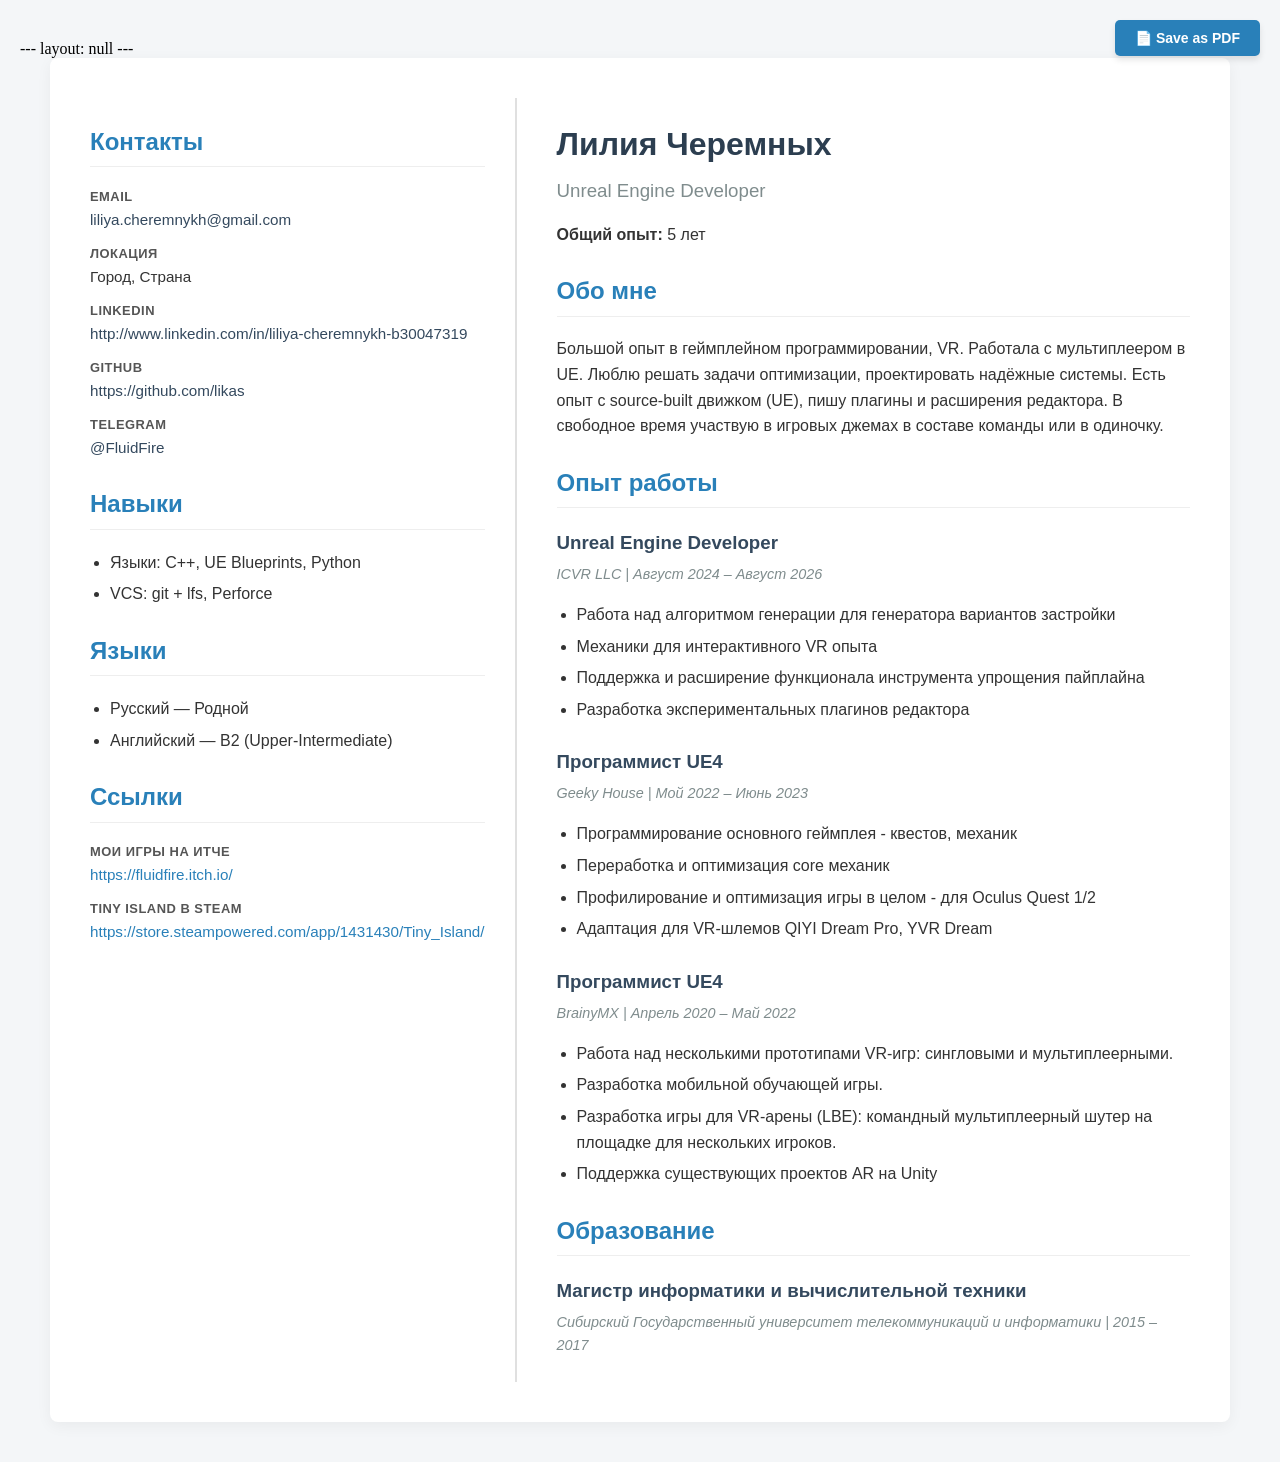
==== index.html @ d2007611 "GoatCounter analytics" ====
---
layout: null
---
<!DOCTYPE html>
<html lang="ru">

<head>
  <meta charset="UTF-8">
  <meta name="viewport" content="width=device-width, initial-scale=1.0">
  <title>Лилия Черемных - CV</title>
  <link rel="stylesheet" href="styles.css">
</head>

<body>
  <button id="download-pdf" class="print-btn">📄 Save as PDF</button>
  <div class="cv-container">

    <!-- ЛЕВАЯ КОЛОНКА: КОНТАКТЫ И НАВЫКИ -->
    <div class="cv-left">
      <h2>Контакты</h2>
      <div class="contact-item">
        <strong>Email</strong>
        <a href="mailto:liliya.cheremnykh@gmail.com" target="_blank"
          rel="noopener noreferrer">liliya.cheremnykh@gmail.com</a>
      </div>
      <div class="contact-item">
        <strong>Локация</strong>
        Город, Страна
      </div>
      <div class="contact-item">
        <strong>LinkedIn</strong>
        <a href="http://www.linkedin.com/in/liliya-cheremnykh-b30047319" target="_blank"
          rel="noopener noreferrer">http://www.linkedin.com/in/liliya-cheremnykh-b30047319</a>
      </div>
      <div class="contact-item">
        <strong>GitHub</strong>
        <a href="https://github.com/likas" target="_blank" rel="noopener noreferrer">https://github.com/likas</a>
      </div>
      <div class="contact-item">
        <strong>Telegram</strong>
        <a href="https://t.me/FluidFire" target="_blank" rel="noopener noreferrer">@FluidFire</a>
      </div>
      <h2>Навыки</h2>
      <ul>
        <li>Языки: C++, UE Blueprints, Python</li>
        <li>VCS: git + lfs, Perforce</li>
      </ul>
      <h2>Языки</h2>
      <ul>
        <li>Русский — Родной</li>
        <li>Английский — B2 (Upper-Intermediate)</li>
      </ul>
      <h2>Ссылки</h2>
      <div class="useful-links">
        <strong>Мои игры на Итче</strong>
        <a href="https://fluidfire.itch.io/" target="_blank" rel="noopener noreferrer">https://fluidfire.itch.io/</a>
      </div>
      <div class="useful-links">
        <strong>Tiny Island в Steam</strong>
        <a href="https://store.steampowered.com/app/1431430/Tiny_Island/" target="_blank"
          rel="noopener noreferrer">https://store.steampowered.com/app/1431430/Tiny_Island/</a>
      </div>
    </div>

    <!-- ПРАВАЯ КОЛОНКА: ОСНОВНАЯ ИНФОРМАЦИЯ -->
    <div class="cv-right">
      <h1>Лилия Черемных</h1>
      <h3 style="color: #7f8c8d; font-weight: normal; margin-top: 0;">Unreal Engine Developer</h3>
      <p><strong>Общий опыт:</strong> 5 лет</p>
      <h2>Обо мне</h2>
      <p>
        Большой опыт в геймплейном программировании, VR. Работала с мультиплеером в UE. Люблю решать задачи оптимизации,
        проектировать надёжные системы. Есть опыт с source-built движком (UE), пишу плагины и расширения редактора. В
        свободное время участвую в игровых джемах в составе команды или в одиночку.
      </p>
      <h2>Опыт работы</h2>
      <div class="company">
        <h3>Unreal Engine Developer</h3>
        <div class="period">ICVR LLC | Август 2024 – Август 2026</div>
        <ul>
          <li>Работа над алгоритмом генерации для генератора вариантов застройки</li>
          <li>Механики для интерактивного VR опыта</li>
          <li>Поддержка и расширение функционала инструмента упрощения пайплайна</li>
          <li>Разработка экспериментальных плагинов редактора</li>
        </ul>
      </div>
      <div class="company">
        <h3>Программист UE4</h3>
        <div class="period">Geeky House | Мой 2022 – Июнь 2023</div>
        <ul>
          <li>Программирование основного геймплея - квестов, механик</li>
          <li>Переработка и оптимизация core механик</li>
          <li>Профилирование и оптимизация игры в целом - для Oculus Quest 1/2</li>
          <li>Адаптация для VR-шлемов QIYI Dream Pro, YVR Dream</li>
        </ul>
      </div>
      <div class="company">
        <h3>Программист UE4</h3>
        <div class="period">BrainyMX | Апрель 2020 – Май 2022</div>
        <ul>
          <li>Работа над несколькими прототипами VR-игр: сингловыми и мультиплеерными.</li>
          <li>Разработка мобильной обучающей игры.</li>
          <li>Разработка игры для VR-арены (LBE): командный мультиплеерный шутер на площадке для нескольких игроков.
          </li>
          <li>Поддержка существующих проектов AR на Unity</li>
        </ul>
      </div>
      <h2>Образование</h2>
      <div class="company">
        <h3>Магистр информатики и вычислительной техники</h3>
        <div class="period">Сибирский Государственный университет телекоммуникаций и информатики | 2015 – 2017</div>
      </div>
    </div>

  </div>
  <script>
    document.getElementById('download-pdf').addEventListener('click', function () {
      window.print();
    });
  </script>
  <!-- GoatCounter analytics -->
  <script data-goatcounter="https://fluidfire.goatcounter.com/count" async src="//gc.zgo.at/count.js"></script>
</body>

</html>
---- styles.css ----
/* styles.css */

body {
    margin: 0;
    /* Removes the browser's default 8px margin */
    padding: 40px 20px;
    /* 40px top/bottom, 20px left/right */
    background-color: #f4f6f8;
    /* A subtle off-white/gray background */
}

.cv-container {
    max-width: 1100px;
    /* Prevents it from stretching too wide on large monitors */
    margin: 0 auto;
    /* Centers the container horizontally */
    background-color: #ffffff;
    /* White background for the CV itself */
    padding: 40px;
    /* Inner spacing inside the CV document */
    box-shadow: 0 4px 15px rgba(0, 0, 0, 0.05);
    /* A subtle shadow for depth */
    border-radius: 8px;
    /* Slightly rounded corners */

    /* Keep your original flexbox properties below */
    display: flex;
    gap: 40px;
    font-family: 'Segoe UI', Tahoma, Geneva, Verdana, sans-serif;
    line-height: 1.6;
    color: #333;
}

.cv-left {
    flex: 1;
    border-right: 2px solid #e0e0e0;
    padding-right: 30px;
}

.cv-right {
    flex: 2.5;
}

h1 {
    margin-bottom: 5px;
    color: #2c3e50;
}

h2 {
    color: #2980b9;
    border-bottom: 1px solid #eee;
    padding-bottom: 5px;
    margin-top: 25px;
}

h3 {
    margin-bottom: 5px;
    color: #34495e;
}

.contact-item {
    margin-bottom: 12px;
    font-size: 0.95em;
}

.contact-item strong {
    display: block;
    color: #555;
    font-size: 0.85em;
    text-transform: uppercase;
    letter-spacing: 0.5px;
}

.useful-links {
    margin-bottom: 12px;
    font-size: 0.95em;
}

.useful-links strong {
    display: block;
    color: #555;
    font-size: 0.85em;
    text-transform: uppercase;
    letter-spacing: 0.5px;
}

.company {
    margin-bottom: 25px;
}

.period {
    color: #7f8c8d;
    font-style: italic;
    font-size: 0.9em;
    margin-bottom: 10px;
}

ul {
    padding-left: 20px;
}

li {
    margin-bottom: 6px;
}

@media (max-width: 768px) {
    body {
        padding: 20px 10px;
        /* Less padding on small screens */
    }

    .cv-container {
        flex-direction: column;
        padding: 20px;
    }

    /* Main content goes first */
    .cv-right {
        order: 1;
    }

    /* Contacts go second */
    .cv-left {
        order: 2;
        border-right: none;
        border-top: 2px solid #e0e0e0;
        /* Top border instead of side */
        padding-right: 0;
        padding-top: 20px;
        margin-top: 20px;
    }
}

/* --- Links --- */
a {
    color: #2980b9;
    /* Matches your h2 headers */
    text-decoration: none;
    border-bottom: 1px solid transparent;
    transition: color 0.2s ease, border-color 0.2s ease;
}

a:hover {
    color: #1a5276;
    /* Darker blue on hover */
    border-bottom: 1px solid #1a5276;
    /* Subtle underline slides in */
}

a:visited {
    color: #2980b9;
    /* Prevents the ugly purple visited color */
}

a:focus-visible {
    outline: 2px solid #2980b9;
    outline-offset: 2px;
    border-radius: 2px;
}

.contact-item a {
    color: #34495e;
    /* Darker, more subtle — matches your h3 color */
    font-weight: 500;
}

.contact-item a:hover {
    color: #2980b9;
    /* Lights up to blue on hover */
    border-bottom-color: #2980b9;
}

/* --- PDF Download Button (Screen only) --- */
.print-btn {
    position: fixed;
    top: 20px;
    right: 20px;
    background-color: #2980b9;
    color: white;
    border: none;
    padding: 10px 20px;
    border-radius: 5px;
    cursor: pointer;
    font-size: 14px;
    font-weight: 600;
    box-shadow: 0 4px 6px rgba(0, 0, 0, 0.1);
    transition: background-color 0.2s ease;
    z-index: 1000;
}

.print-btn:hover {
    background-color: #1a5276;
}

/* --- Print / PDF Optimization --- */

/* 1. Define the physical paper size and margins */
@page {
  size: A4;
  margin: 12mm;
}

/* 2. Base Print Rules (Apply to both orientations) */
@media print {
  .print-btn {
    display: none !important;
  }
  body {
    background: white !important;
    padding: 0 !important;
    margin: 0 !important;
  }
  .cv-container {
    box-shadow: none !important;
    border-radius: 0 !important;
    margin: 0 !important;
    padding: 0 !important;
  }
  a {
    color: #333 !important;
    text-decoration: underline !important;
    border-bottom: none !important;
  }
  .company {
    break-inside: avoid;
    page-break-inside: avoid;
  }
  * {
    -webkit-print-color-adjust: exact !important;
    print-color-adjust: exact !important;
  }
}

/* 3. PORTRAIT: Stack them, Main content first */
@media print and (orientation: portrait) {
  .cv-container {
    flex-direction: column !important;
  }
  .cv-right {
    order: 1 !important;
    width: 100% !important;
    padding-left: 0 !important;
  }
  .cv-left {
    order: 2 !important;
    width: 100% !important;
    border-right: none !important;
    border-top: 2px solid #e0e0e0 !important;
    padding-right: 0 !important;
    padding-top: 15px !important;
    margin-top: 15px !important;
  }
}

/* 4. LANDSCAPE (Album): Side-by-side, 30/70 split */
@media print and (orientation: landscape) {
  .cv-container {
    display: flex !important;
    flex-wrap: nowrap !important;
    width: 100% !important;
  }
  .cv-left {
    flex: 0 0 30% !important;
    width: 30% !important;
    border-right: 2px solid #e0e0e0 !important;
    padding-right: 15px !important;
  }
  .cv-right {
    flex: 1 !important;
    width: 70% !important;
    padding-left: 15px !important;
  }
}
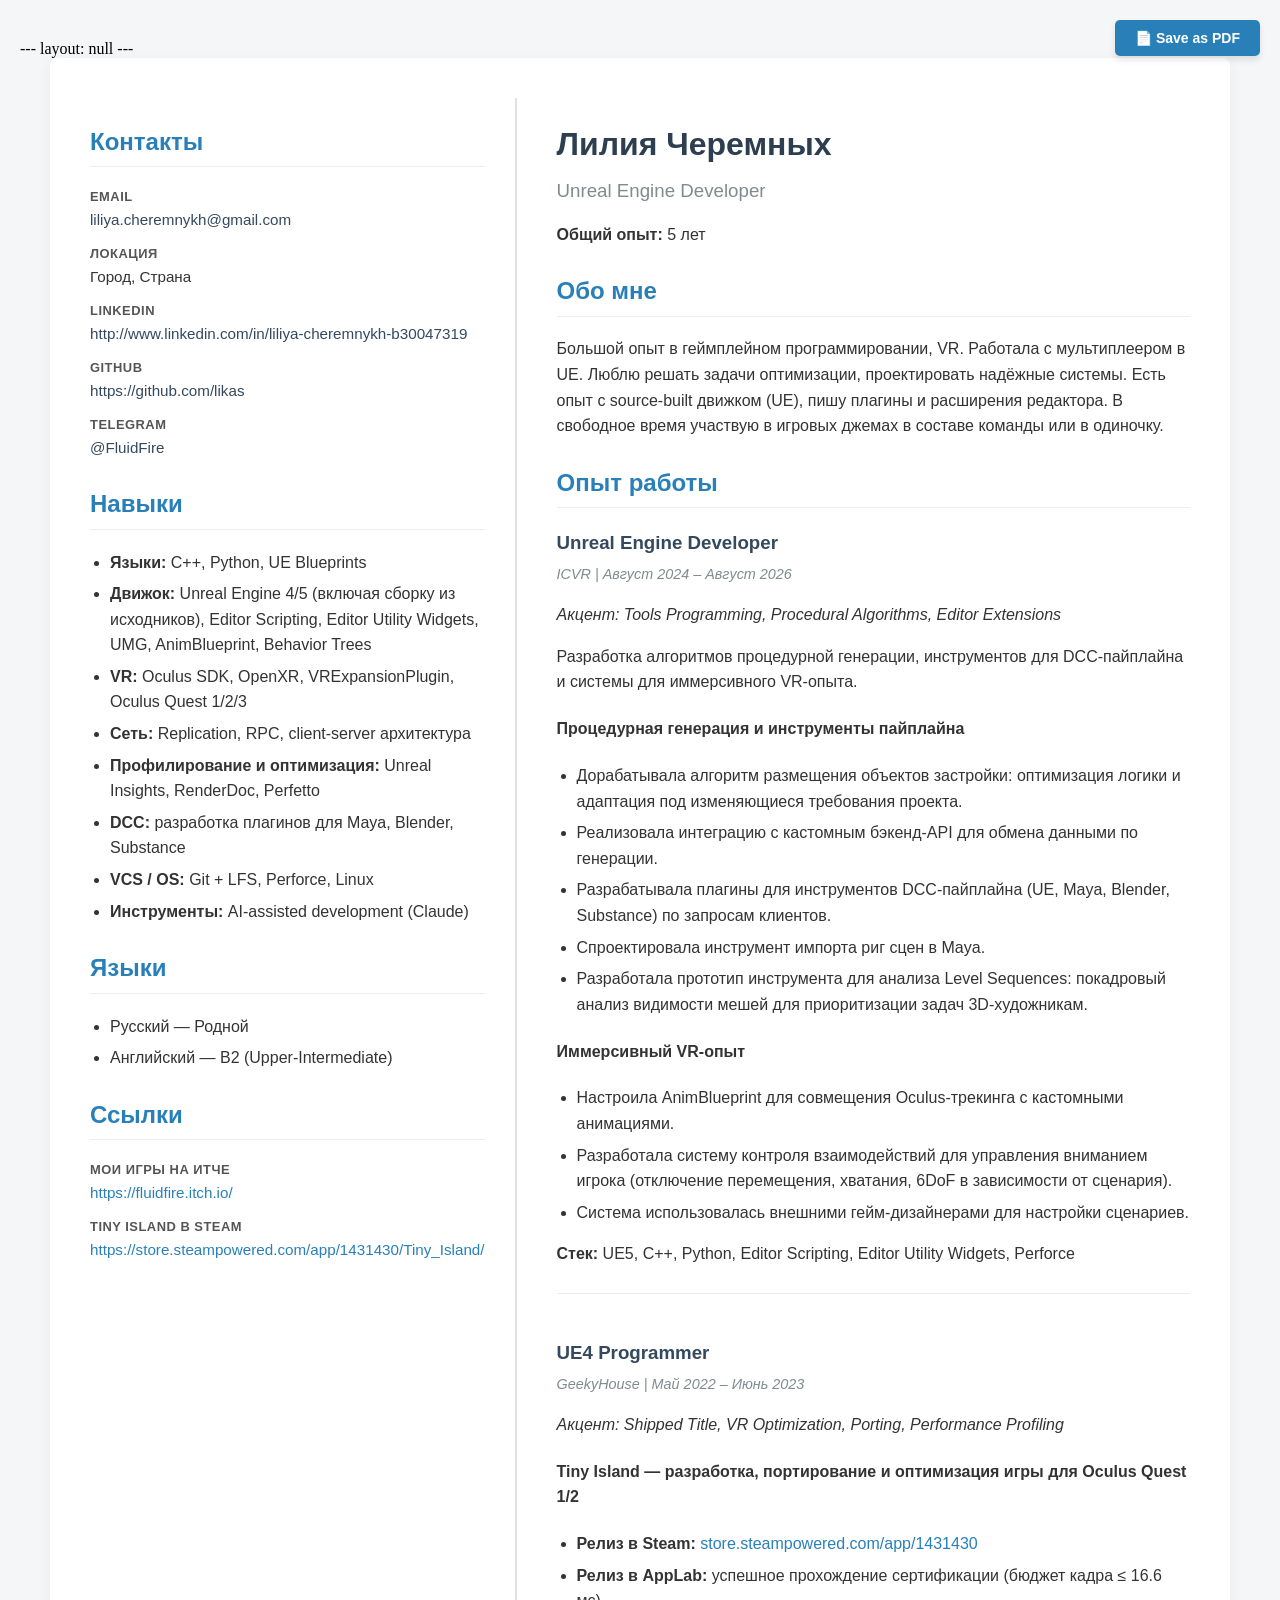
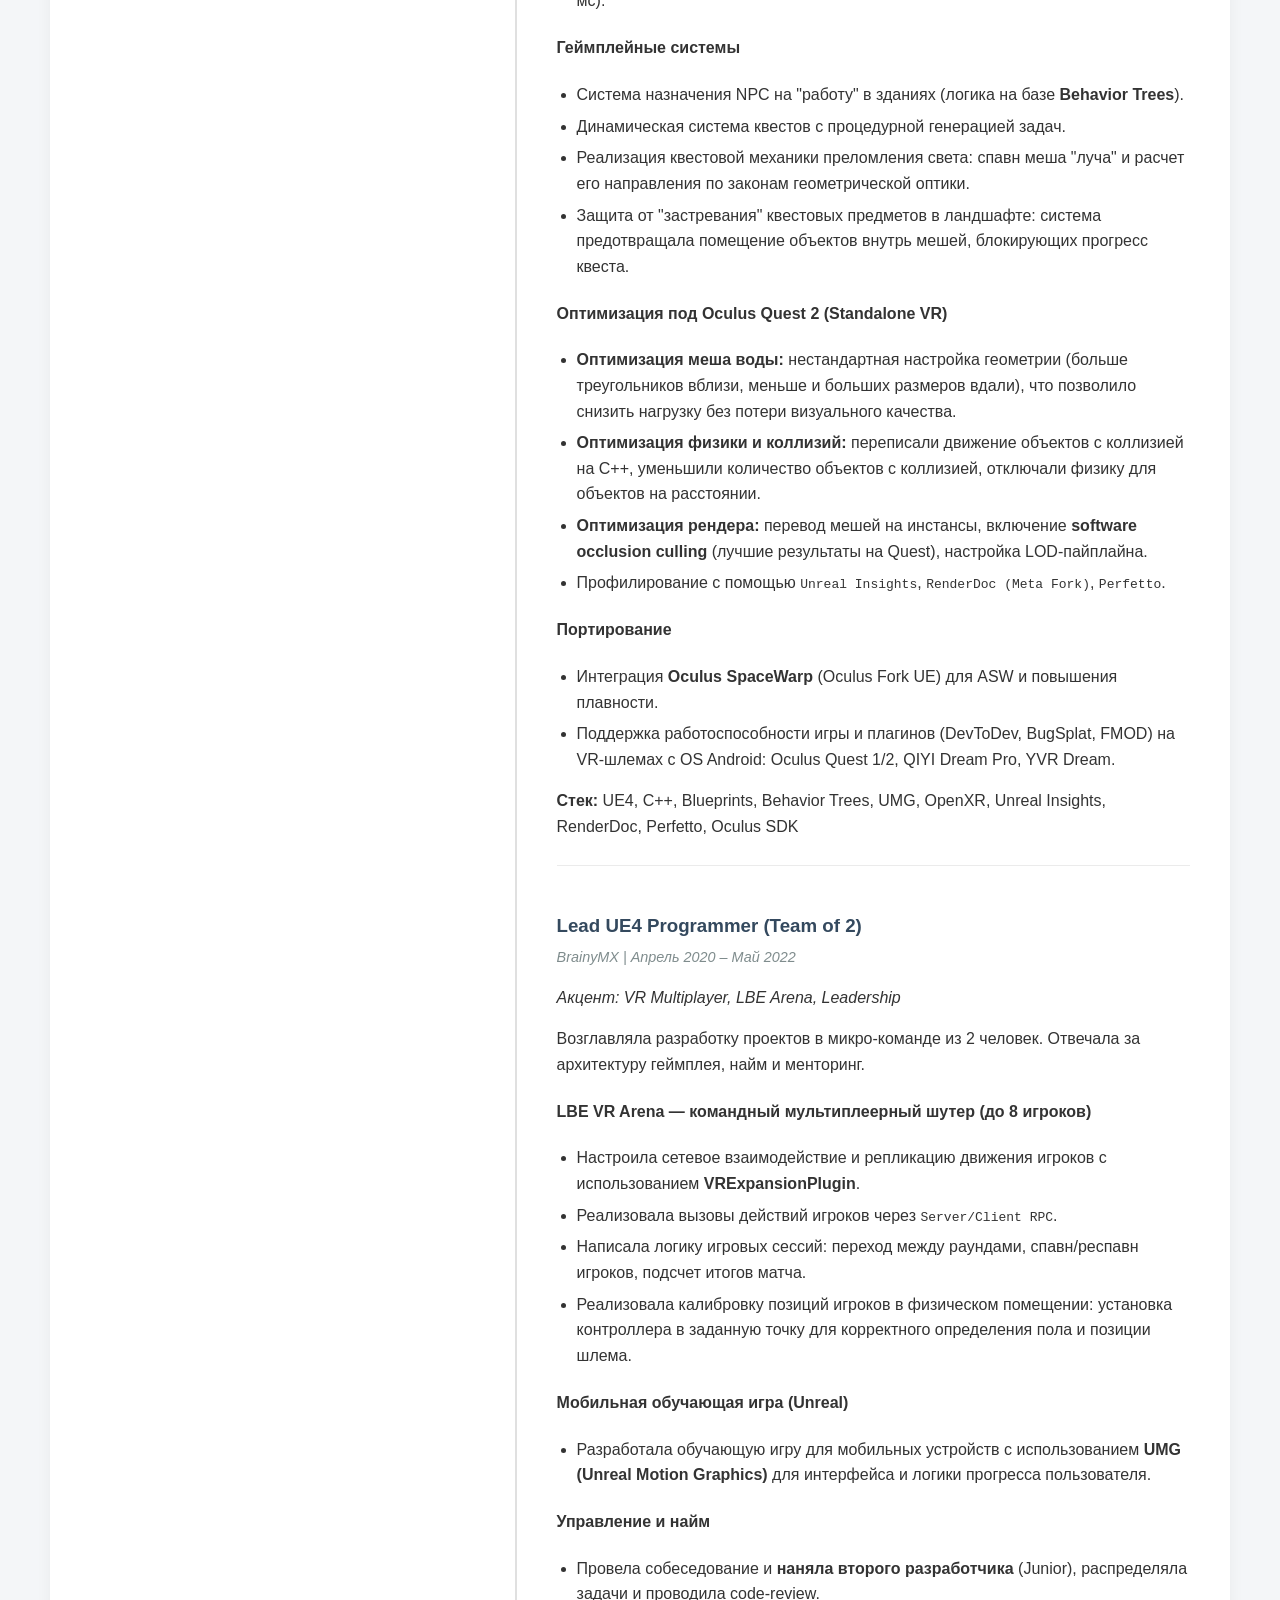
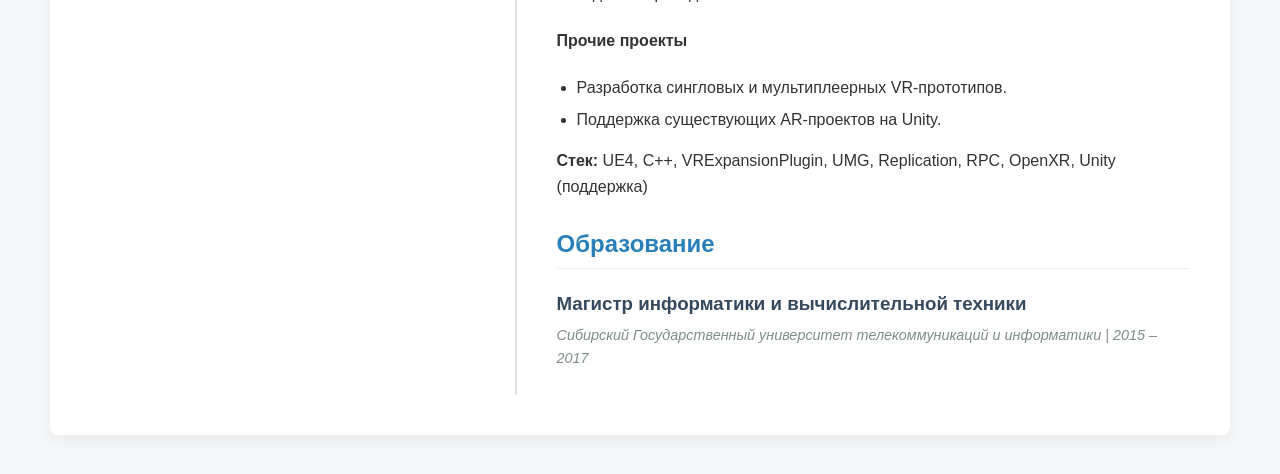
==== commit c4757499: "Text improvements" ====
--- a/index.html
+++ b/index.html
@@ -41,9 +41,16 @@
         <a href="https://t.me/FluidFire" target="_blank" rel="noopener noreferrer">@FluidFire</a>
       </div>
       <h2>Навыки</h2>
-      <ul>
-        <li>Языки: C++, UE Blueprints, Python</li>
-        <li>VCS: git + lfs, Perforce</li>
+      <ul class="skills-list">
+        <li><strong>Языки:</strong> C++, Python, UE Blueprints</li>
+        <li><strong>Движок:</strong> Unreal Engine 4/5 (включая сборку из исходников), Editor Scripting, Editor Utility
+          Widgets, UMG, AnimBlueprint, Behavior Trees</li>
+        <li><strong>VR:</strong> Oculus SDK, OpenXR, VRExpansionPlugin, Oculus Quest 1/2/3</li>
+        <li><strong>Сеть:</strong> Replication, RPC, client-server архитектура</li>
+        <li><strong>Профилирование и оптимизация:</strong> Unreal Insights, RenderDoc, Perfetto</li>
+        <li><strong>DCC:</strong> разработка плагинов для Maya, Blender, Substance</li>
+        <li><strong>VCS / OS:</strong> Git + LFS, Perforce, Linux</li>
+        <li><strong>Инструменты:</strong> AI-assisted development (Claude)</li>
       </ul>
       <h2>Языки</h2>
       <ul>
@@ -76,34 +83,118 @@
       <h2>Опыт работы</h2>
       <div class="company">
         <h3>Unreal Engine Developer</h3>
-        <div class="period">ICVR LLC | Август 2024 – Август 2026</div>
-        <ul>
-          <li>Работа над алгоритмом генерации для генератора вариантов застройки</li>
-          <li>Механики для интерактивного VR опыта</li>
-          <li>Поддержка и расширение функционала инструмента упрощения пайплайна</li>
-          <li>Разработка экспериментальных плагинов редактора</li>
-        </ul>
-      </div>
-      <div class="company">
-        <h3>Программист UE4</h3>
-        <div class="period">Geeky House | Мой 2022 – Июнь 2023</div>
-        <ul>
-          <li>Программирование основного геймплея - квестов, механик</li>
-          <li>Переработка и оптимизация core механик</li>
-          <li>Профилирование и оптимизация игры в целом - для Oculus Quest 1/2</li>
-          <li>Адаптация для VR-шлемов QIYI Dream Pro, YVR Dream</li>
-        </ul>
-      </div>
-      <div class="company">
-        <h3>Программист UE4</h3>
+        <div class="period">ICVR | Август 2024 – Август 2026</div>
+        <p><em>Акцент: Tools Programming, Procedural Algorithms, Editor Extensions</em></p>
+
+        <p>Разработка алгоритмов процедурной генерации, инструментов для DCC-пайплайна и системы для иммерсивного
+          VR-опыта.</p>
+
+        <h4>Процедурная генерация и инструменты пайплайна</h4>
+        <ul>
+          <li>Дорабатывала алгоритм размещения объектов застройки: оптимизация логики и адаптация под изменяющиеся
+            требования проекта.</li>
+          <li>Реализовала интеграцию с кастомным бэкенд-API для обмена данными по генерации.</li>
+          <li>Разрабатывала плагины для инструментов DCC-пайплайна (UE, Maya, Blender, Substance) по запросам клиентов.
+          </li>
+          <li>Спроектировала инструмент импорта риг сцен в Maya.</li>
+          <li>Разработала прототип инструмента для анализа Level Sequences: покадровый анализ видимости мешей для
+            приоритизации задач 3D-художникам.</li>
+        </ul>
+
+        <h4>Иммерсивный VR-опыт</h4>
+        <ul>
+          <li>Настроила AnimBlueprint для совмещения Oculus-трекинга с кастомными анимациями.</li>
+          <li>Разработала систему контроля взаимодействий для управления вниманием игрока (отключение перемещения,
+            хватания, 6DoF в зависимости от сценария).</li>
+          <li>Система использовалась внешними гейм-дизайнерами для настройки сценариев.</li>
+        </ul>
+
+        <p><strong>Стек:</strong> UE5, C++, Python, Editor Scripting, Editor Utility Widgets, Perforce</p>
+      </div>
+      <div class="company">
+        <h3>UE4 Programmer</h3>
+        <div class="period">GeekyHouse | Май 2022 – Июнь 2023</div>
+        <p><em>Акцент: Shipped Title, VR Optimization, Porting, Performance Profiling</em></p>
+
+        <h4>Tiny Island — разработка, портирование и оптимизация игры для Oculus Quest 1/2</h4>
+        <ul>
+          <li><strong>Релиз в Steam:</strong> <a href="https://store.steampowered.com/app/1431430/Tiny_Island/"
+              target="_blank">store.steampowered.com/app/1431430</a></li>
+          <li><strong>Релиз в AppLab:</strong> успешное прохождение сертификации (бюджет кадра ≤ 16.6 мс).</li>
+        </ul>
+
+        <h4>Геймплейные системы</h4>
+        <ul>
+          <li>Система назначения NPC на "работу" в зданиях (логика на базе <strong>Behavior Trees</strong>).</li>
+          <li>Динамическая система квестов с процедурной генерацией задач.</li>
+          <li>Реализация квестовой механики преломления света: спавн меша "луча" и расчет его направления по законам
+            геометрической оптики.</li>
+          <li>Защита от "застревания" квестовых предметов в ландшафте: система предотвращала помещение объектов внутрь
+            мешей, блокирующих прогресс квеста.</li>
+        </ul>
+
+        <h4>Оптимизация под Oculus Quest 2 (Standalone VR)</h4>
+        <ul>
+          <li><strong>Оптимизация меша воды:</strong> нестандартная настройка геометрии (больше треугольников вблизи,
+            меньше и
+            больших размеров вдали), что позволило снизить нагрузку без потери визуального качества.</li>
+          <li><strong>Оптимизация физики и коллизий:</strong> переписали движение объектов с коллизией на C++, уменьшили
+            количество объектов с коллизией, отключали физику для объектов на расстоянии.</li>
+          <li><strong>Оптимизация рендера:</strong> перевод мешей на инстансы, включение <strong>software occlusion
+              culling</strong> (лучшие результаты на Quest), настройка LOD-пайплайна.</li>
+          <li>Профилирование с помощью <code>Unreal Insights</code>, <code>RenderDoc (Meta Fork)</code>,
+            <code>Perfetto</code>.
+          </li>
+        </ul>
+
+        <h4>Портирование</h4>
+        <ul>
+          <li>Интеграция <strong>Oculus SpaceWarp</strong> (Oculus Fork UE) для ASW и повышения плавности.</li>
+          <li>Поддержка работоспособности игры и плагинов (DevToDev, BugSplat, FMOD) на VR-шлемах с OS Android: Oculus
+            Quest 1/2, QIYI Dream Pro, YVR Dream.</li>
+        </ul>
+
+        <p><strong>Стек:</strong> UE4, C++, Blueprints, Behavior Trees, UMG, OpenXR, Unreal Insights, RenderDoc,
+          Perfetto, Oculus SDK</p>
+      </div>
+      <div class="company">
+        <h3>Lead UE4 Programmer (Team of 2)</h3>
         <div class="period">BrainyMX | Апрель 2020 – Май 2022</div>
-        <ul>
-          <li>Работа над несколькими прототипами VR-игр: сингловыми и мультиплеерными.</li>
-          <li>Разработка мобильной обучающей игры.</li>
-          <li>Разработка игры для VR-арены (LBE): командный мультиплеерный шутер на площадке для нескольких игроков.
+        <p><em>Акцент: VR Multiplayer, LBE Arena, Leadership</em></p>
+
+        <p>Возглавляла разработку проектов в микро-команде из 2 человек. Отвечала за архитектуру геймплея, найм и
+          менторинг.</p>
+
+        <h4>LBE VR Arena — командный мультиплеерный шутер (до 8 игроков)</h4>
+        <ul>
+          <li>Настроила сетевое взаимодействие и репликацию движения игроков с использованием
+            <strong>VRExpansionPlugin</strong>.
           </li>
-          <li>Поддержка существующих проектов AR на Unity</li>
-        </ul>
+          <li>Реализовала вызовы действий игроков через <code>Server/Client RPC</code>.</li>
+          <li>Написала логику игровых сессий: переход между раундами, спавн/респавн игроков, подсчет итогов матча.</li>
+          <li>Реализовала калибровку позиций игроков в физическом помещении: установка контроллера в заданную точку для
+            корректного определения пола и позиции шлема.</li>
+        </ul>
+
+        <h4>Мобильная обучающая игра (Unreal)</h4>
+        <ul>
+          <li>Разработала обучающую игру для мобильных устройств с использованием <strong>UMG (Unreal Motion
+              Graphics)</strong> для интерфейса и логики прогресса пользователя.</li>
+        </ul>
+
+        <h4>Управление и найм</h4>
+        <ul>
+          <li>Провела собеседование и <strong>наняла второго разработчика</strong> (Junior), распределяла задачи и
+            проводила code-review.</li>
+        </ul>
+
+        <h4>Прочие проекты</h4>
+        <ul>
+          <li>Разработка сингловых и мультиплеерных VR-прототипов.</li>
+          <li>Поддержка существующих AR-проектов на Unity.</li>
+        </ul>
+
+        <p><strong>Стек:</strong> UE4, C++, VRExpansionPlugin, UMG, Replication, RPC, OpenXR, Unity (поддержка)</p>
       </div>
       <h2>Образование</h2>
       <div class="company">
--- a/styles.css
+++ b/styles.css
@@ -35,6 +35,12 @@
     flex: 1;
     border-right: 2px solid #e0e0e0;
     padding-right: 30px;
+}
+
+.cv-right .company + .company {
+  margin-top: 1.6rem;
+  padding-top: 1.6rem;
+  border-top: 1px solid rgba(0, 0, 0, 0.08);
 }
 
 .cv-right {
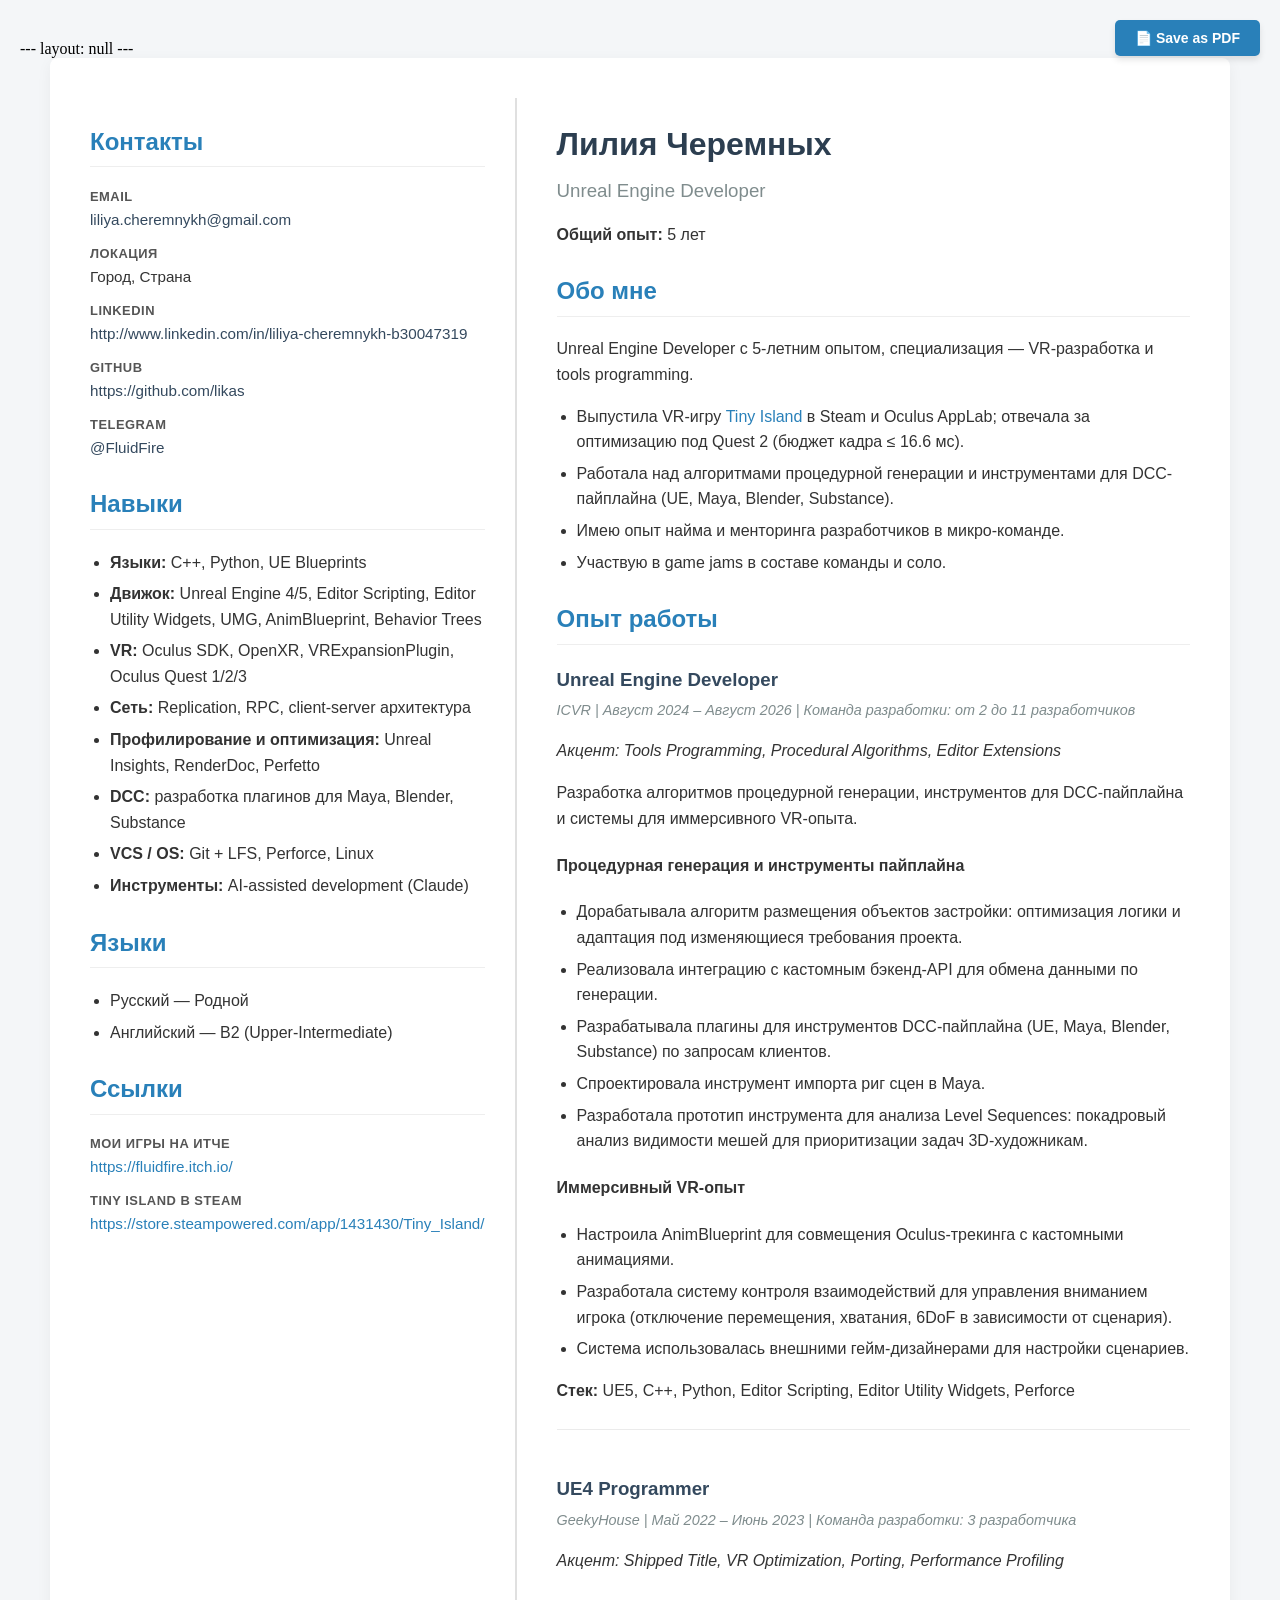
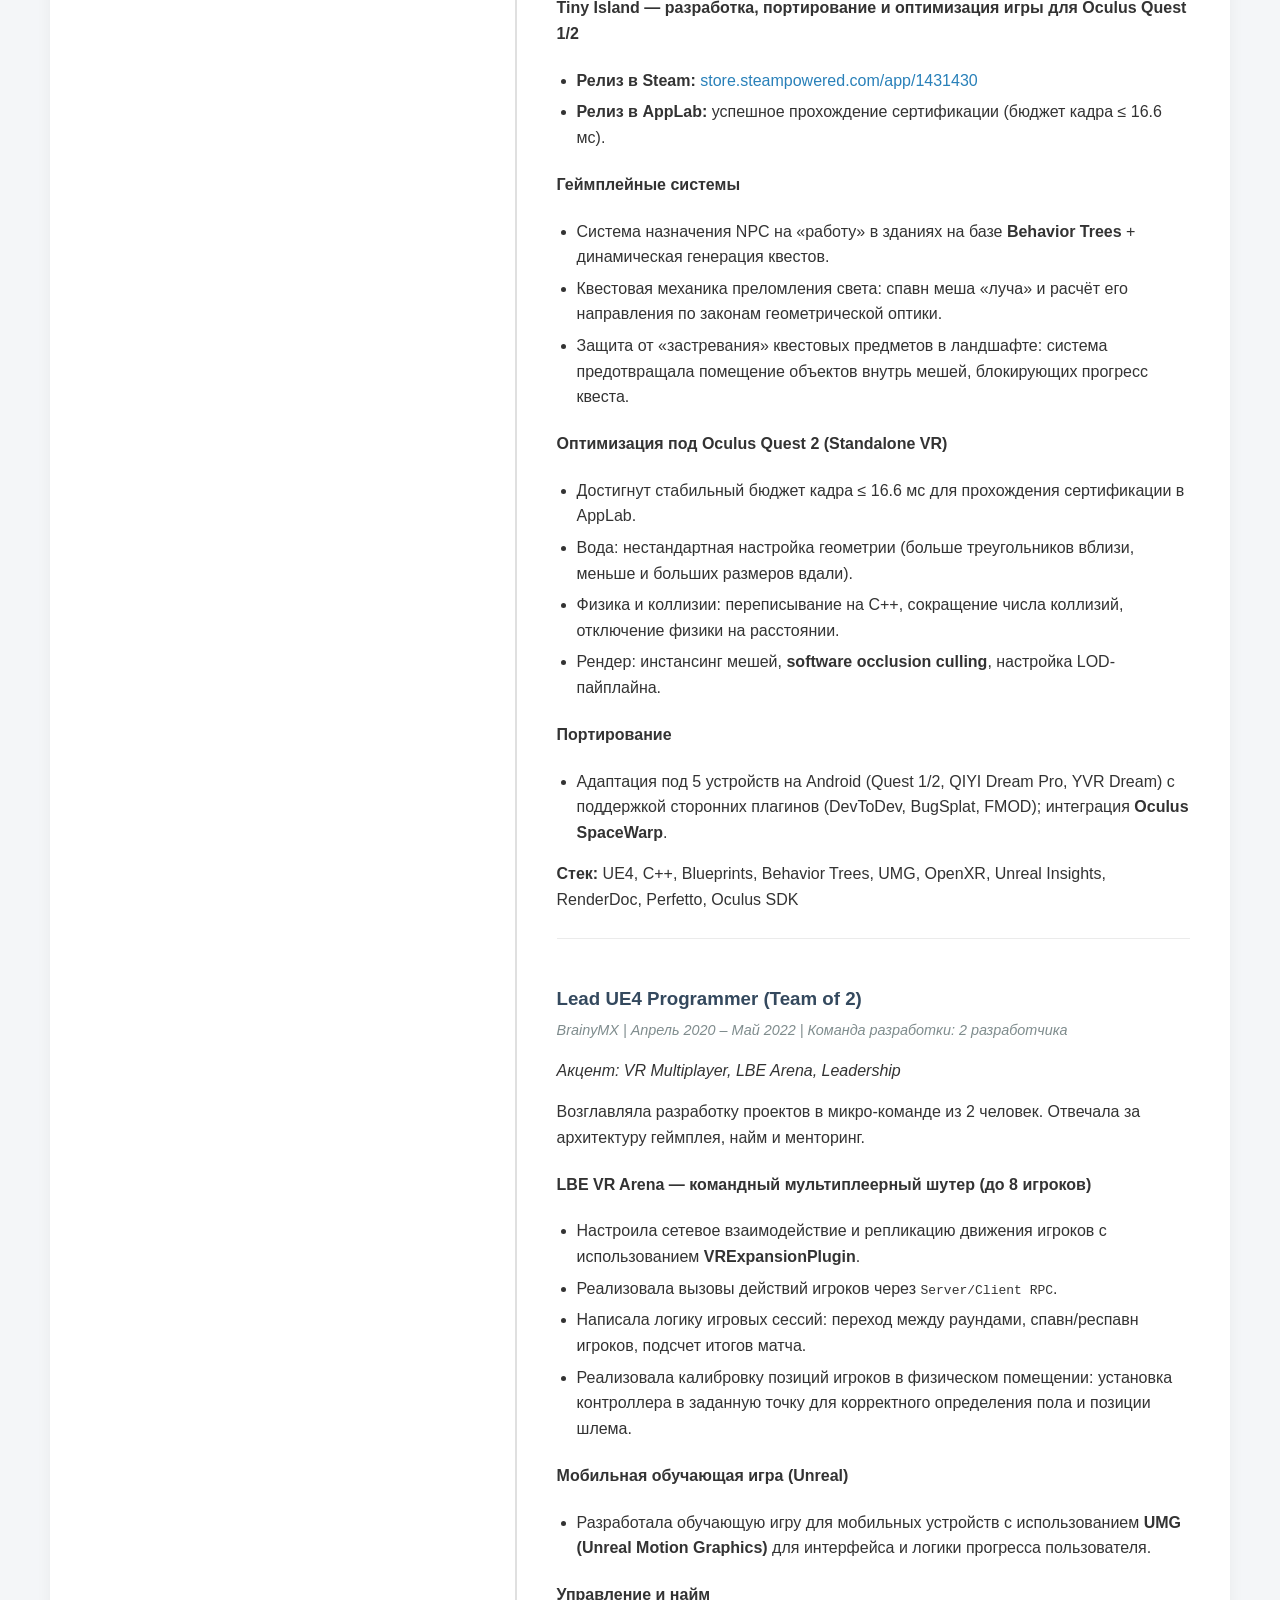
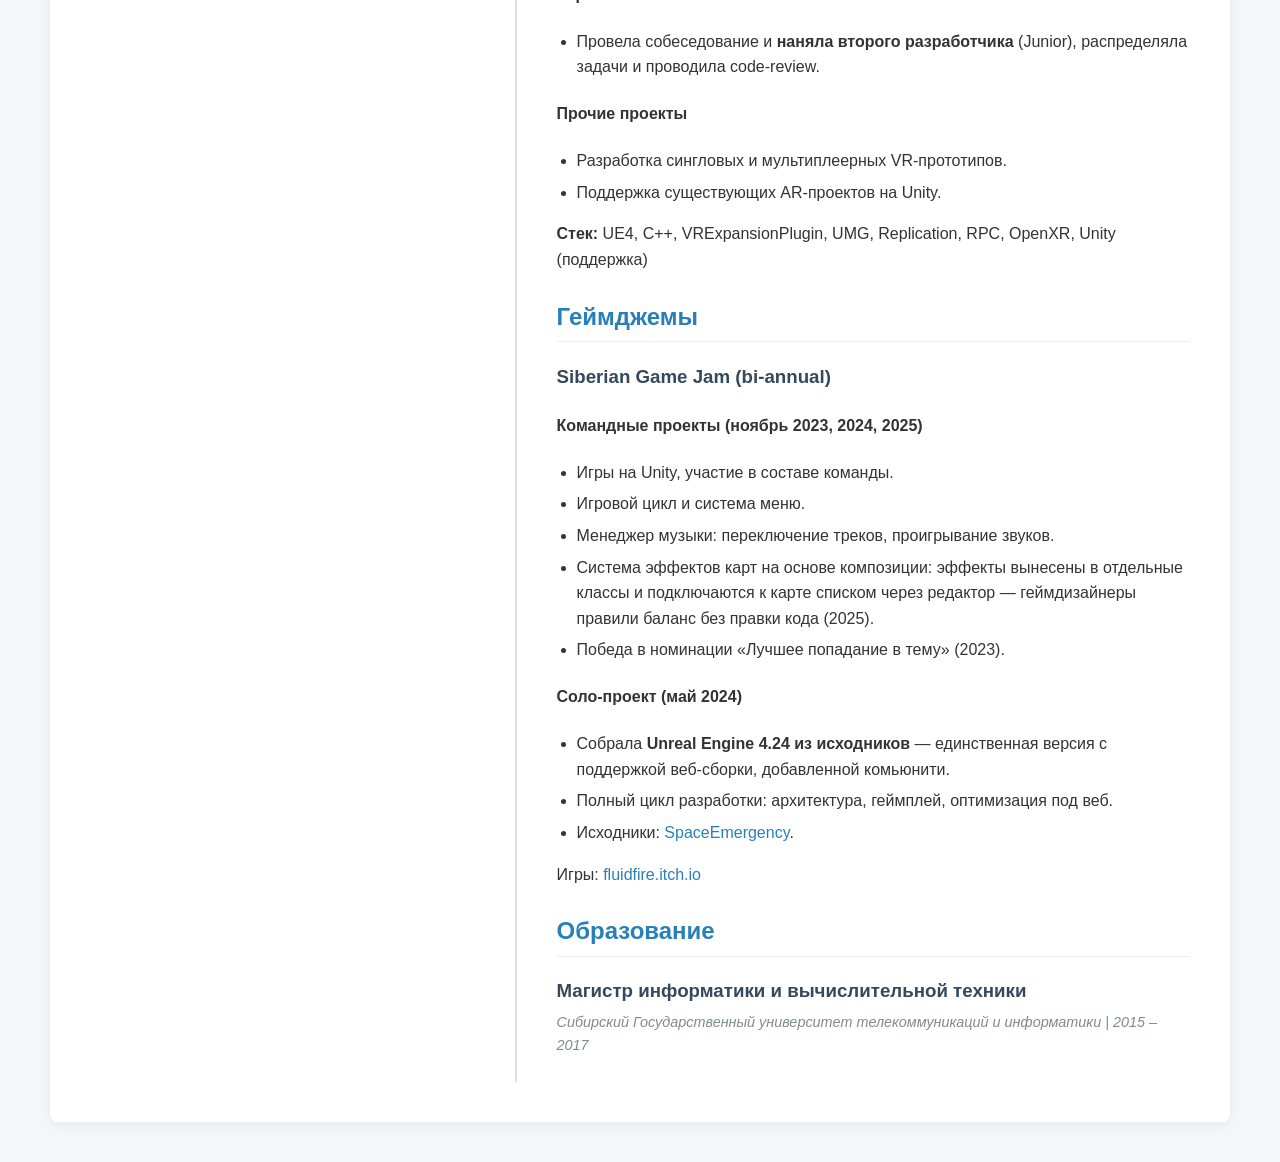
==== commit ef03a3f0: "About and game jams section" ====
--- a/index.html
+++ b/index.html
@@ -43,7 +43,7 @@
       <h2>Навыки</h2>
       <ul class="skills-list">
         <li><strong>Языки:</strong> C++, Python, UE Blueprints</li>
-        <li><strong>Движок:</strong> Unreal Engine 4/5 (включая сборку из исходников), Editor Scripting, Editor Utility
+        <li><strong>Движок:</strong> Unreal Engine 4/5, Editor Scripting, Editor Utility
           Widgets, UMG, AnimBlueprint, Behavior Trees</li>
         <li><strong>VR:</strong> Oculus SDK, OpenXR, VRExpansionPlugin, Oculus Quest 1/2/3</li>
         <li><strong>Сеть:</strong> Replication, RPC, client-server архитектура</li>
@@ -75,15 +75,18 @@
       <h3 style="color: #7f8c8d; font-weight: normal; margin-top: 0;">Unreal Engine Developer</h3>
       <p><strong>Общий опыт:</strong> 5 лет</p>
       <h2>Обо мне</h2>
-      <p>
-        Большой опыт в геймплейном программировании, VR. Работала с мультиплеером в UE. Люблю решать задачи оптимизации,
-        проектировать надёжные системы. Есть опыт с source-built движком (UE), пишу плагины и расширения редактора. В
-        свободное время участвую в игровых джемах в составе команды или в одиночку.
-      </p>
+      <p>Unreal Engine Developer с 5-летним опытом, специализация — VR-разработка и tools programming.</p>
+      <ul>
+        <li>Выпустила VR-игру <a href="https://store.steampowered.com/app/1431430/Tiny_Island/">Tiny Island</a> в Steam
+          и Oculus AppLab; отвечала за оптимизацию под Quest 2 (бюджет кадра ≤ 16.6 мс).</li>
+        <li>Работала над алгоритмами процедурной генерации и инструментами для DCC-пайплайна (UE, Maya, Blender, Substance).</li>
+        <li>Имею опыт найма и менторинга разработчиков в микро-команде.</li>
+        <li>Участвую в game jams в составе команды и соло.</li>
+      </ul>
       <h2>Опыт работы</h2>
       <div class="company">
         <h3>Unreal Engine Developer</h3>
-        <div class="period">ICVR | Август 2024 – Август 2026</div>
+        <div class="period">ICVR | Август 2024 – Август 2026 | Команда разработки: от 2 до 11 разработчиков</div>
         <p><em>Акцент: Tools Programming, Procedural Algorithms, Editor Extensions</em></p>
 
         <p>Разработка алгоритмов процедурной генерации, инструментов для DCC-пайплайна и системы для иммерсивного
@@ -113,7 +116,7 @@
       </div>
       <div class="company">
         <h3>UE4 Programmer</h3>
-        <div class="period">GeekyHouse | Май 2022 – Июнь 2023</div>
+        <div class="period">GeekyHouse | Май 2022 – Июнь 2023 | Команда разработки: 3 разработчика</div>
         <p><em>Акцент: Shipped Title, VR Optimization, Porting, Performance Profiling</em></p>
 
         <h4>Tiny Island — разработка, портирование и оптимизация игры для Oculus Quest 1/2</h4>
@@ -125,33 +128,27 @@
 
         <h4>Геймплейные системы</h4>
         <ul>
-          <li>Система назначения NPC на "работу" в зданиях (логика на базе <strong>Behavior Trees</strong>).</li>
-          <li>Динамическая система квестов с процедурной генерацией задач.</li>
-          <li>Реализация квестовой механики преломления света: спавн меша "луча" и расчет его направления по законам
-            геометрической оптики.</li>
-          <li>Защита от "застревания" квестовых предметов в ландшафте: система предотвращала помещение объектов внутрь
+          <li>Система назначения NPC на «работу» в зданиях на базе <strong>Behavior Trees</strong> + динамическая
+            генерация квестов.</li>
+          <li>Квестовая механика преломления света: спавн меша «луча» и расчёт его направления по законам геометрической
+            оптики.</li>
+          <li>Защита от «застревания» квестовых предметов в ландшафте: система предотвращала помещение объектов внутрь
             мешей, блокирующих прогресс квеста.</li>
         </ul>
 
         <h4>Оптимизация под Oculus Quest 2 (Standalone VR)</h4>
         <ul>
-          <li><strong>Оптимизация меша воды:</strong> нестандартная настройка геометрии (больше треугольников вблизи,
-            меньше и
-            больших размеров вдали), что позволило снизить нагрузку без потери визуального качества.</li>
-          <li><strong>Оптимизация физики и коллизий:</strong> переписали движение объектов с коллизией на C++, уменьшили
-            количество объектов с коллизией, отключали физику для объектов на расстоянии.</li>
-          <li><strong>Оптимизация рендера:</strong> перевод мешей на инстансы, включение <strong>software occlusion
-              culling</strong> (лучшие результаты на Quest), настройка LOD-пайплайна.</li>
-          <li>Профилирование с помощью <code>Unreal Insights</code>, <code>RenderDoc (Meta Fork)</code>,
-            <code>Perfetto</code>.
+          <li>Достигнут стабильный бюджет кадра ≤ 16.6 мс для прохождения сертификации в AppLab.</li>
+          <li>Вода: нестандартная настройка геометрии (больше треугольников вблизи, меньше и больших размеров вдали).
           </li>
+          <li>Физика и коллизии: переписывание на C++, сокращение числа коллизий, отключение физики на расстоянии.</li>
+          <li>Рендер: инстансинг мешей, <strong>software occlusion culling</strong>, настройка LOD-пайплайна.</li>
         </ul>
 
         <h4>Портирование</h4>
         <ul>
-          <li>Интеграция <strong>Oculus SpaceWarp</strong> (Oculus Fork UE) для ASW и повышения плавности.</li>
-          <li>Поддержка работоспособности игры и плагинов (DevToDev, BugSplat, FMOD) на VR-шлемах с OS Android: Oculus
-            Quest 1/2, QIYI Dream Pro, YVR Dream.</li>
+          <li>Адаптация под 5 устройств на Android (Quest 1/2, QIYI Dream Pro, YVR Dream) с поддержкой сторонних
+            плагинов (DevToDev, BugSplat, FMOD); интеграция <strong>Oculus SpaceWarp</strong>.</li>
         </ul>
 
         <p><strong>Стек:</strong> UE4, C++, Blueprints, Behavior Trees, UMG, OpenXR, Unreal Insights, RenderDoc,
@@ -159,7 +156,7 @@
       </div>
       <div class="company">
         <h3>Lead UE4 Programmer (Team of 2)</h3>
-        <div class="period">BrainyMX | Апрель 2020 – Май 2022</div>
+        <div class="period">BrainyMX | Апрель 2020 – Май 2022 | Команда разработки: 2 разработчика</div>
         <p><em>Акцент: VR Multiplayer, LBE Arena, Leadership</em></p>
 
         <p>Возглавляла разработку проектов в микро-команде из 2 человек. Отвечала за архитектуру геймплея, найм и
@@ -196,6 +193,32 @@
 
         <p><strong>Стек:</strong> UE4, C++, VRExpansionPlugin, UMG, Replication, RPC, OpenXR, Unity (поддержка)</p>
       </div>
+      <section>
+        <h2>Геймджемы</h2>
+        <div class="company">
+          <h3>Siberian Game Jam <span class="meta">(bi-annual)</span></h3>
+
+          <h4>Командные проекты (ноябрь 2023, 2024, 2025)</h4>
+          <ul>
+            <li>Игры на Unity, участие в составе команды.</li>
+            <li>Игровой цикл и система меню.</li>
+            <li>Менеджер музыки: переключение треков, проигрывание звуков.</li>
+            <li>Система эффектов карт на основе композиции: эффекты вынесены в отдельные классы и подключаются к карте
+              списком через редактор — геймдизайнеры правили баланс без правки кода (2025).</li>
+            <li>Победа в номинации «Лучшее попадание в тему» (2023).</li>
+          </ul>
+
+          <h4>Соло-проект (май 2024)</h4>
+          <ul>
+            <li>Собрала <strong>Unreal Engine 4.24 из исходников</strong> — единственная версия с поддержкой веб-сборки,
+              добавленной комьюнити.</li>
+            <li>Полный цикл разработки: архитектура, геймплей, оптимизация под веб.</li>
+            <li>Исходники: <a href="https://github.com/likas/SpaceEmergency">SpaceEmergency</a>.</li>
+          </ul>
+
+          <p>Игры: <a href="https://fluidfire.itch.io/">fluidfire.itch.io</a></p>
+        </div>
+      </section>
       <h2>Образование</h2>
       <div class="company">
         <h3>Магистр информатики и вычислительной техники</h3>
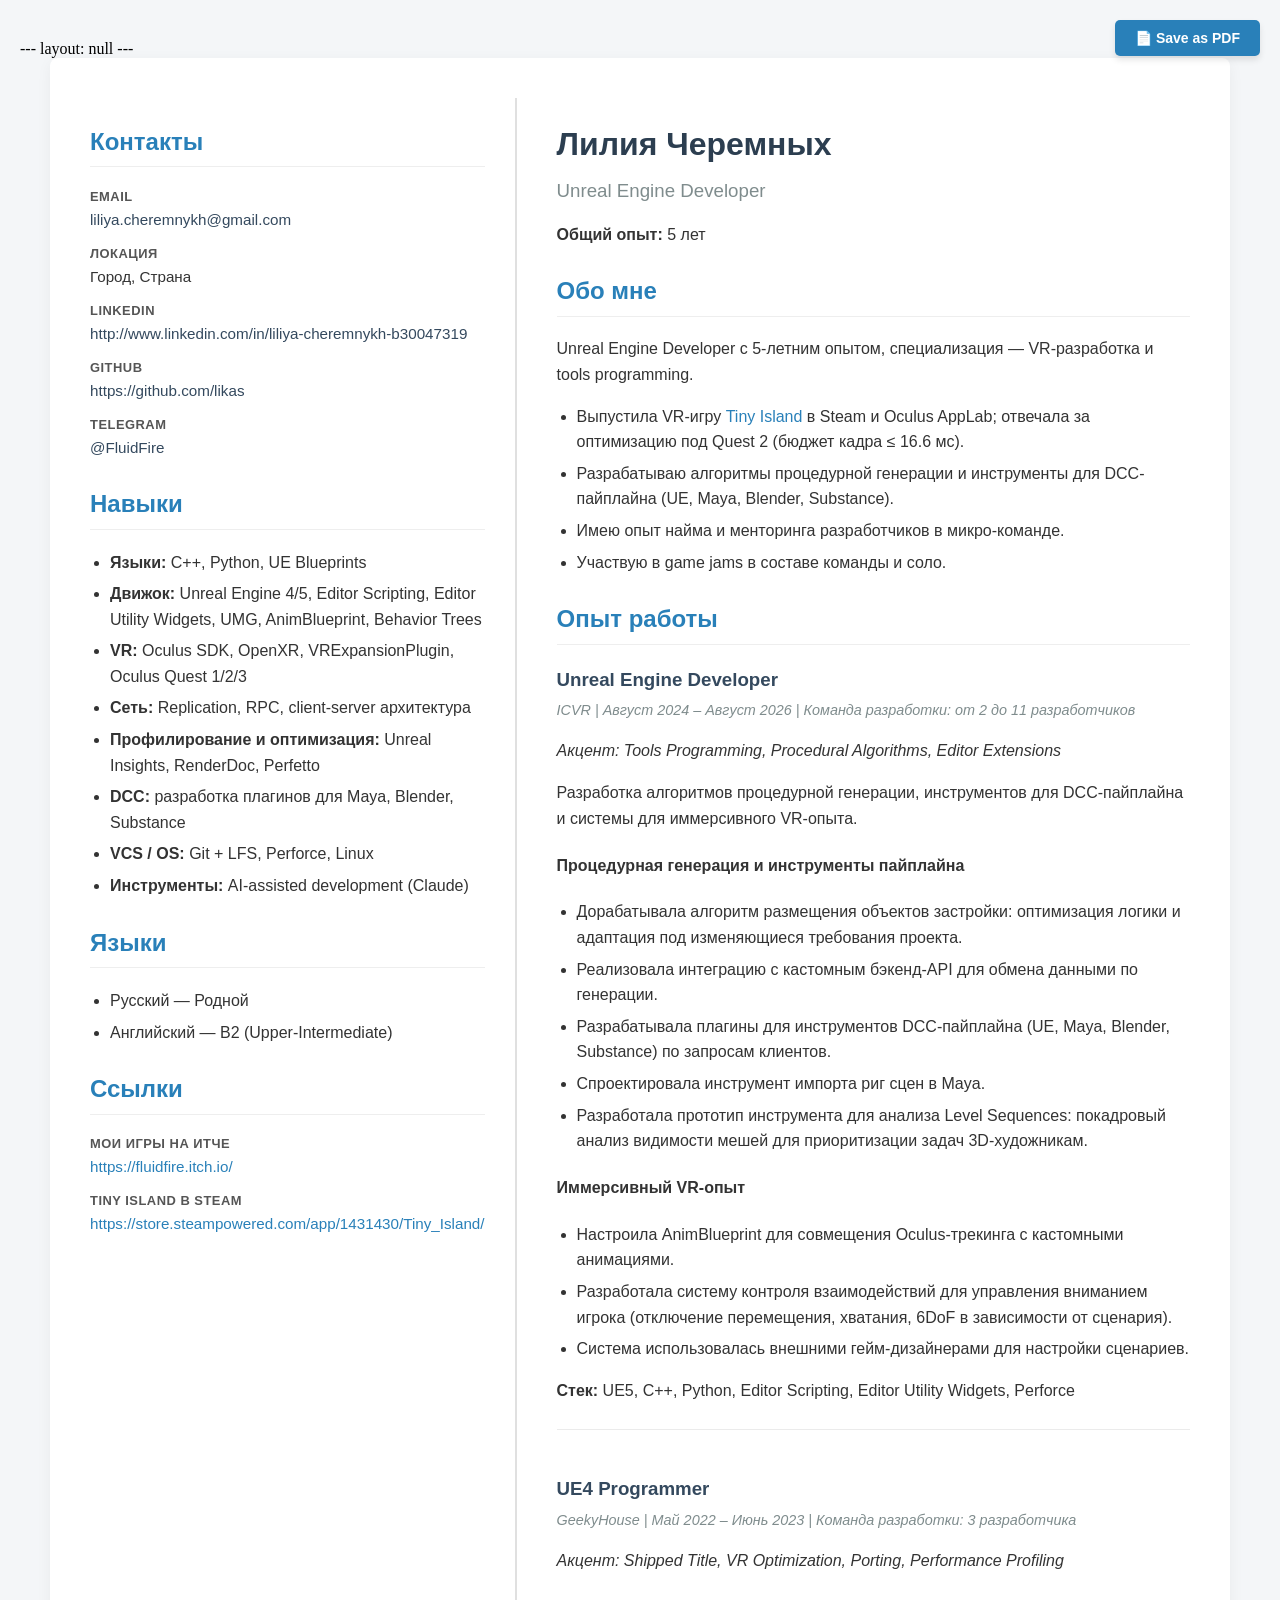
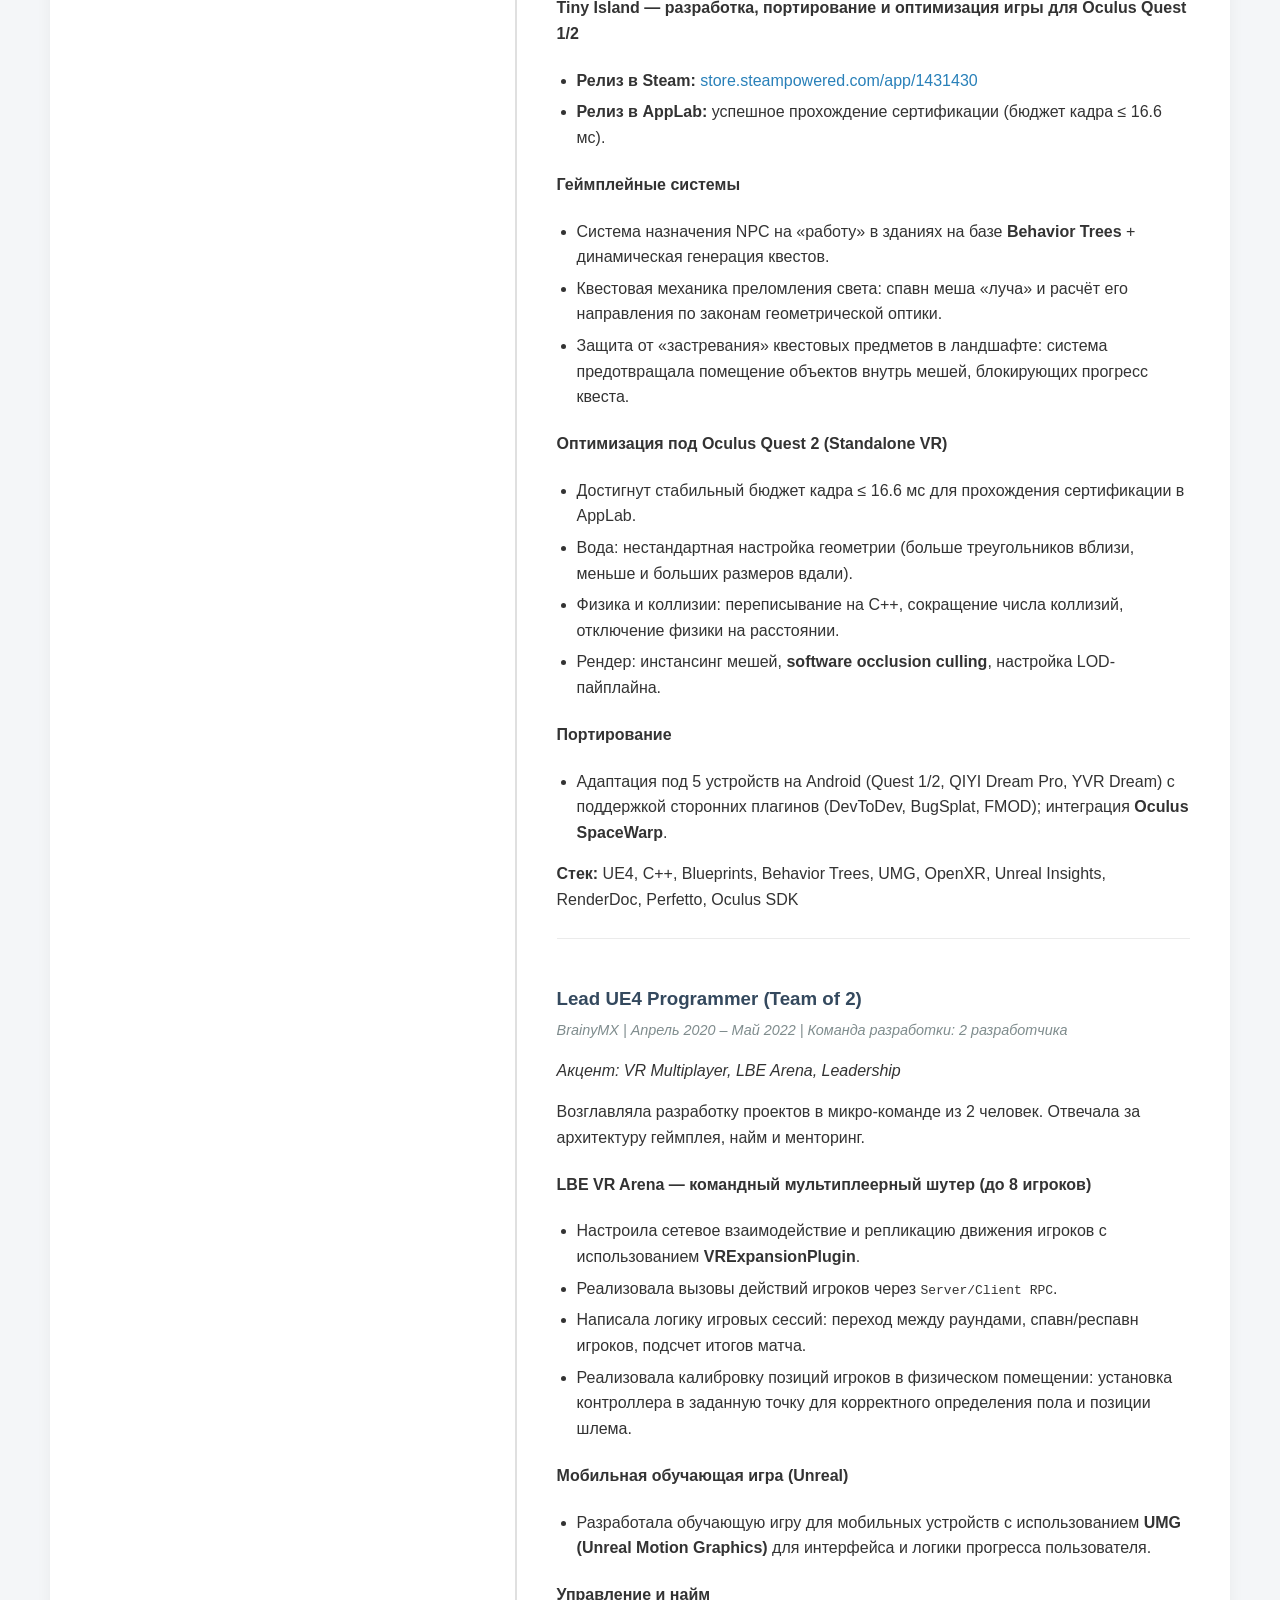
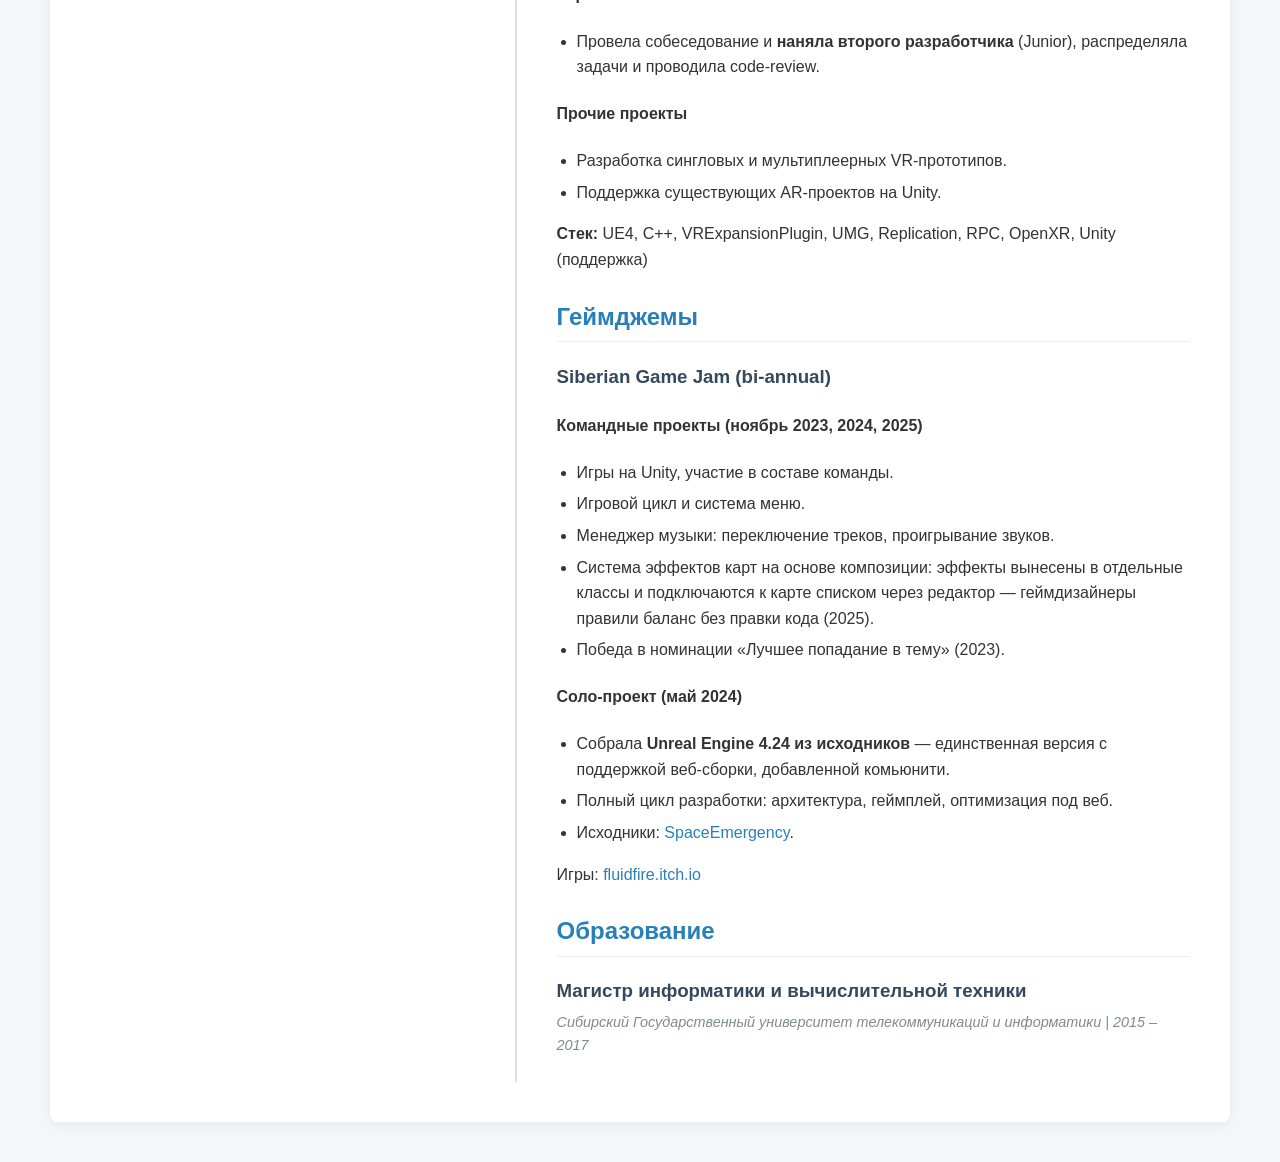
==== commit 71c98b98: "Deploying to gh-pages from @ likas/fluidfire@32452109a0367b7547b262df5300e7eab09ee929 🚀" ====
--- a/index.html
+++ b/index.html
@@ -79,7 +79,8 @@
       <ul>
         <li>Выпустила VR-игру <a href="https://store.steampowered.com/app/1431430/Tiny_Island/">Tiny Island</a> в Steam
           и Oculus AppLab; отвечала за оптимизацию под Quest 2 (бюджет кадра ≤ 16.6 мс).</li>
-        <li>Работала над алгоритмами процедурной генерации и инструментами для DCC-пайплайна (UE, Maya, Blender, Substance).</li>
+        <li>Разрабатываю алгоритмы процедурной генерации и инструменты для DCC-пайплайна (UE, Maya, Blender, Substance).
+        </li>
         <li>Имею опыт найма и менторинга разработчиков в микро-команде.</li>
         <li>Участвую в game jams в составе команды и соло.</li>
       </ul>
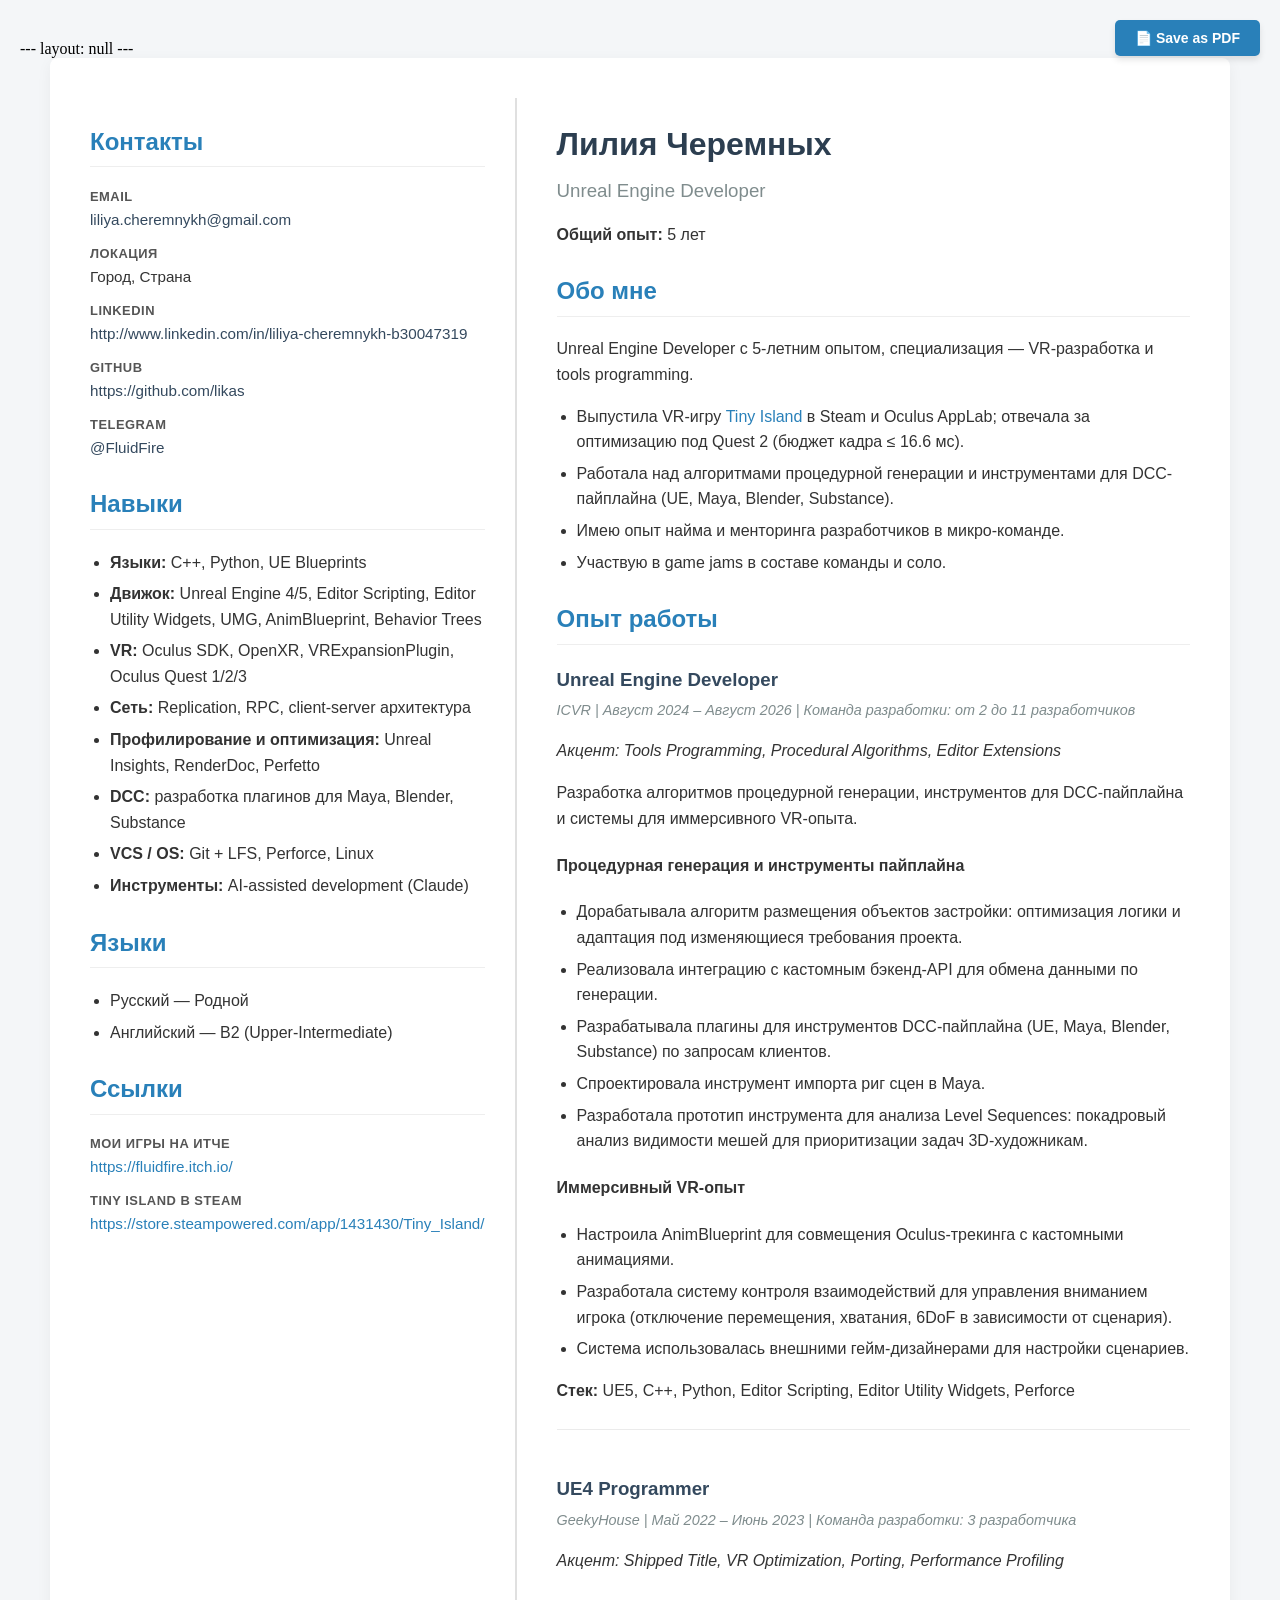
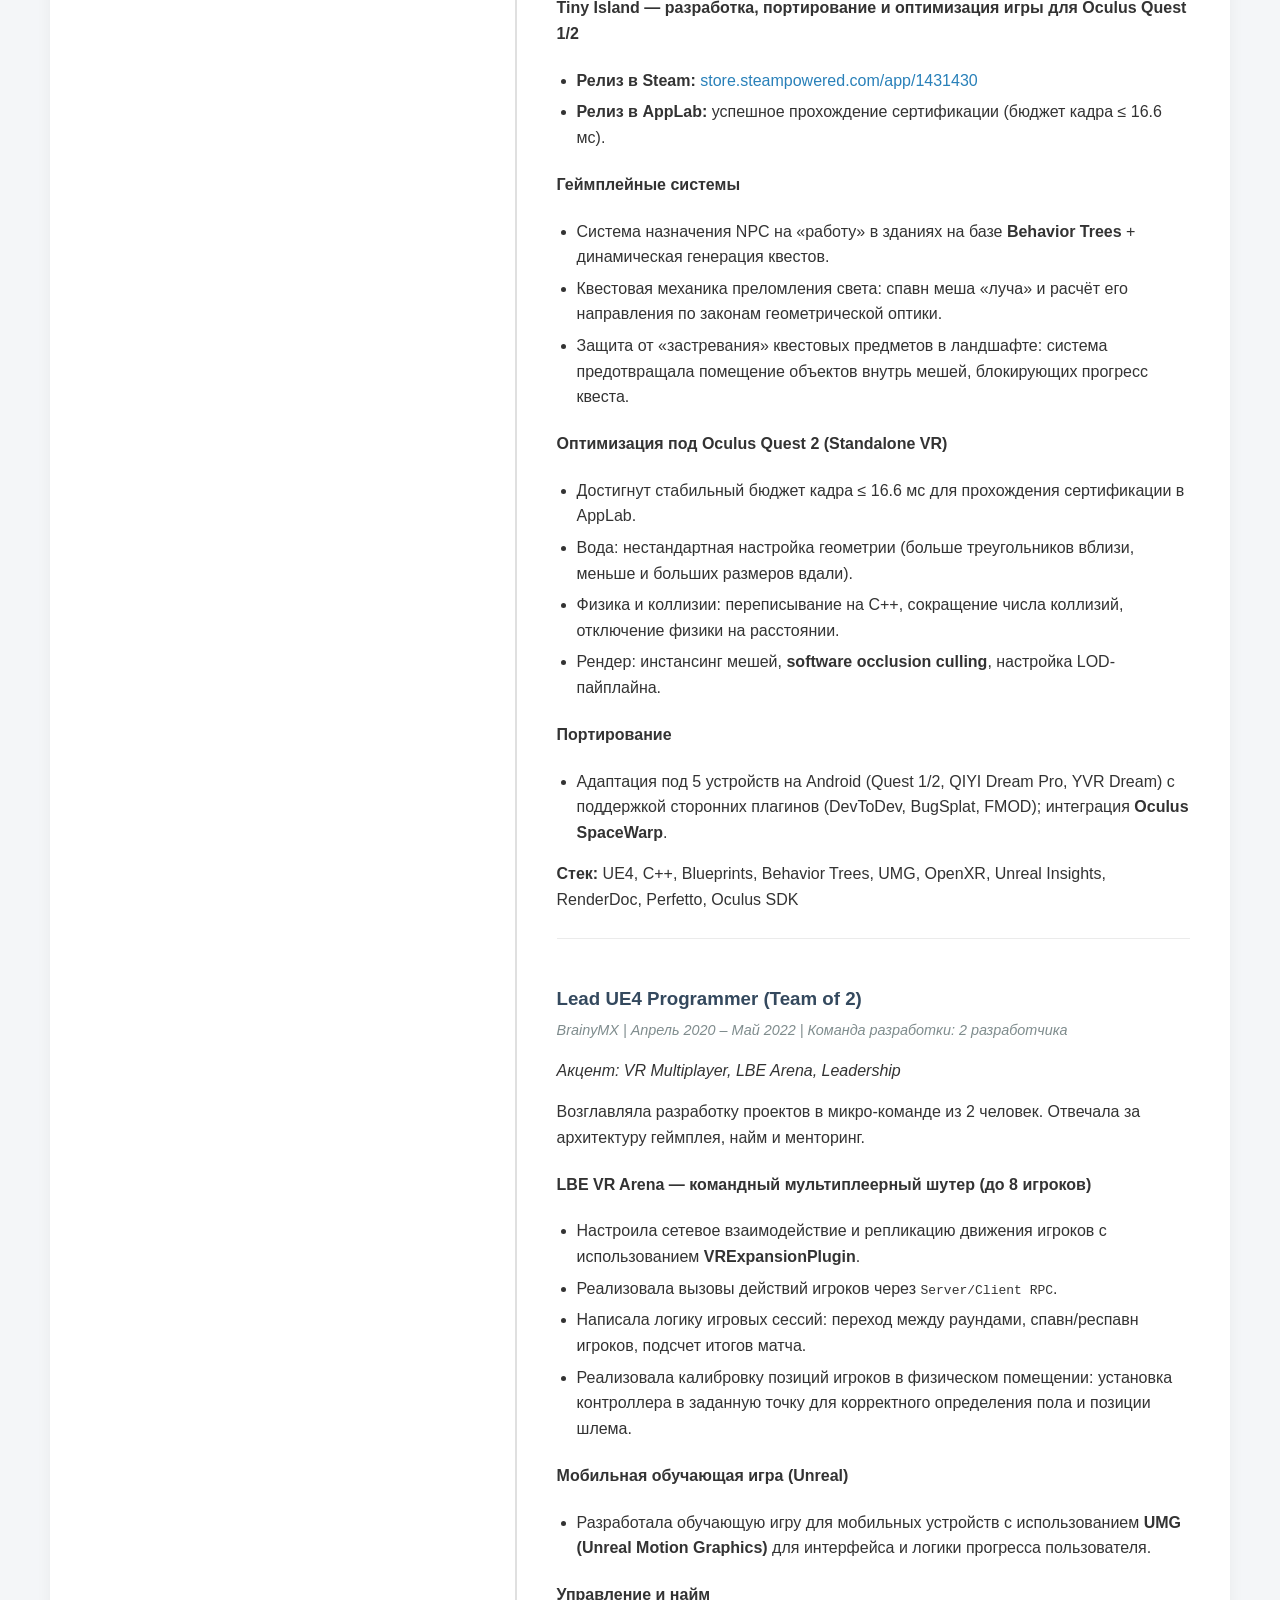
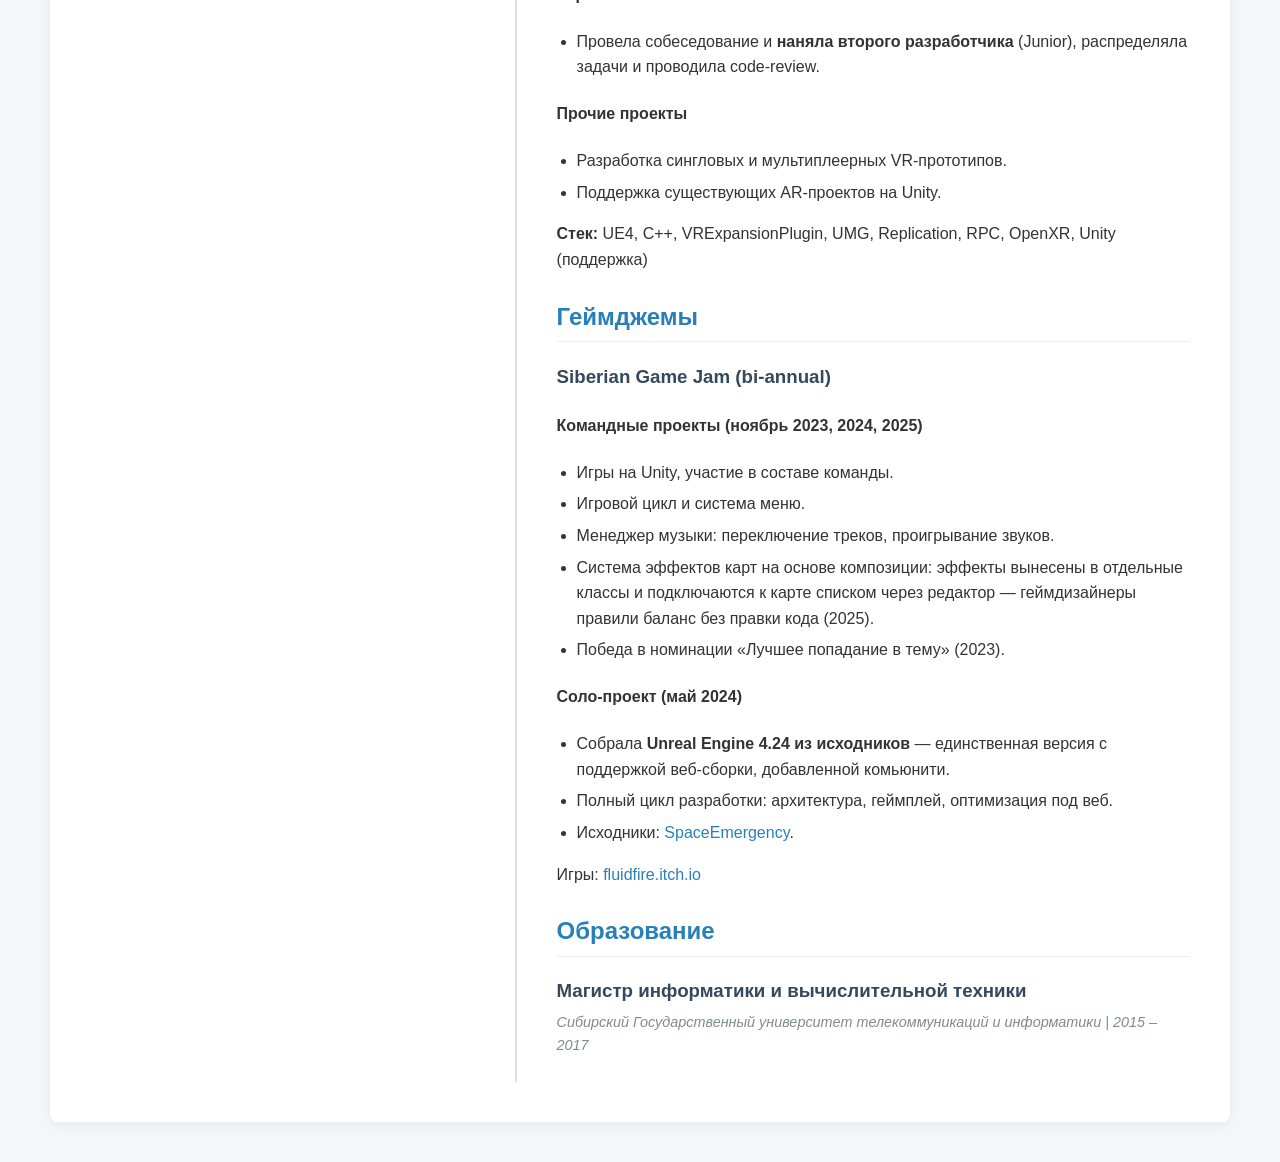
==== commit 7ec7fe8f: "Deploying to gh-pages from @ likas/fluidfire@ef03a3f0bc50629a7607c76fe827061467105908 🚀" ====
--- a/index.html
+++ b/index.html
@@ -79,8 +79,7 @@
       <ul>
         <li>Выпустила VR-игру <a href="https://store.steampowered.com/app/1431430/Tiny_Island/">Tiny Island</a> в Steam
           и Oculus AppLab; отвечала за оптимизацию под Quest 2 (бюджет кадра ≤ 16.6 мс).</li>
-        <li>Разрабатываю алгоритмы процедурной генерации и инструменты для DCC-пайплайна (UE, Maya, Blender, Substance).
-        </li>
+        <li>Работала над алгоритмами процедурной генерации и инструментами для DCC-пайплайна (UE, Maya, Blender, Substance).</li>
         <li>Имею опыт найма и менторинга разработчиков в микро-команде.</li>
         <li>Участвую в game jams в составе команды и соло.</li>
       </ul>
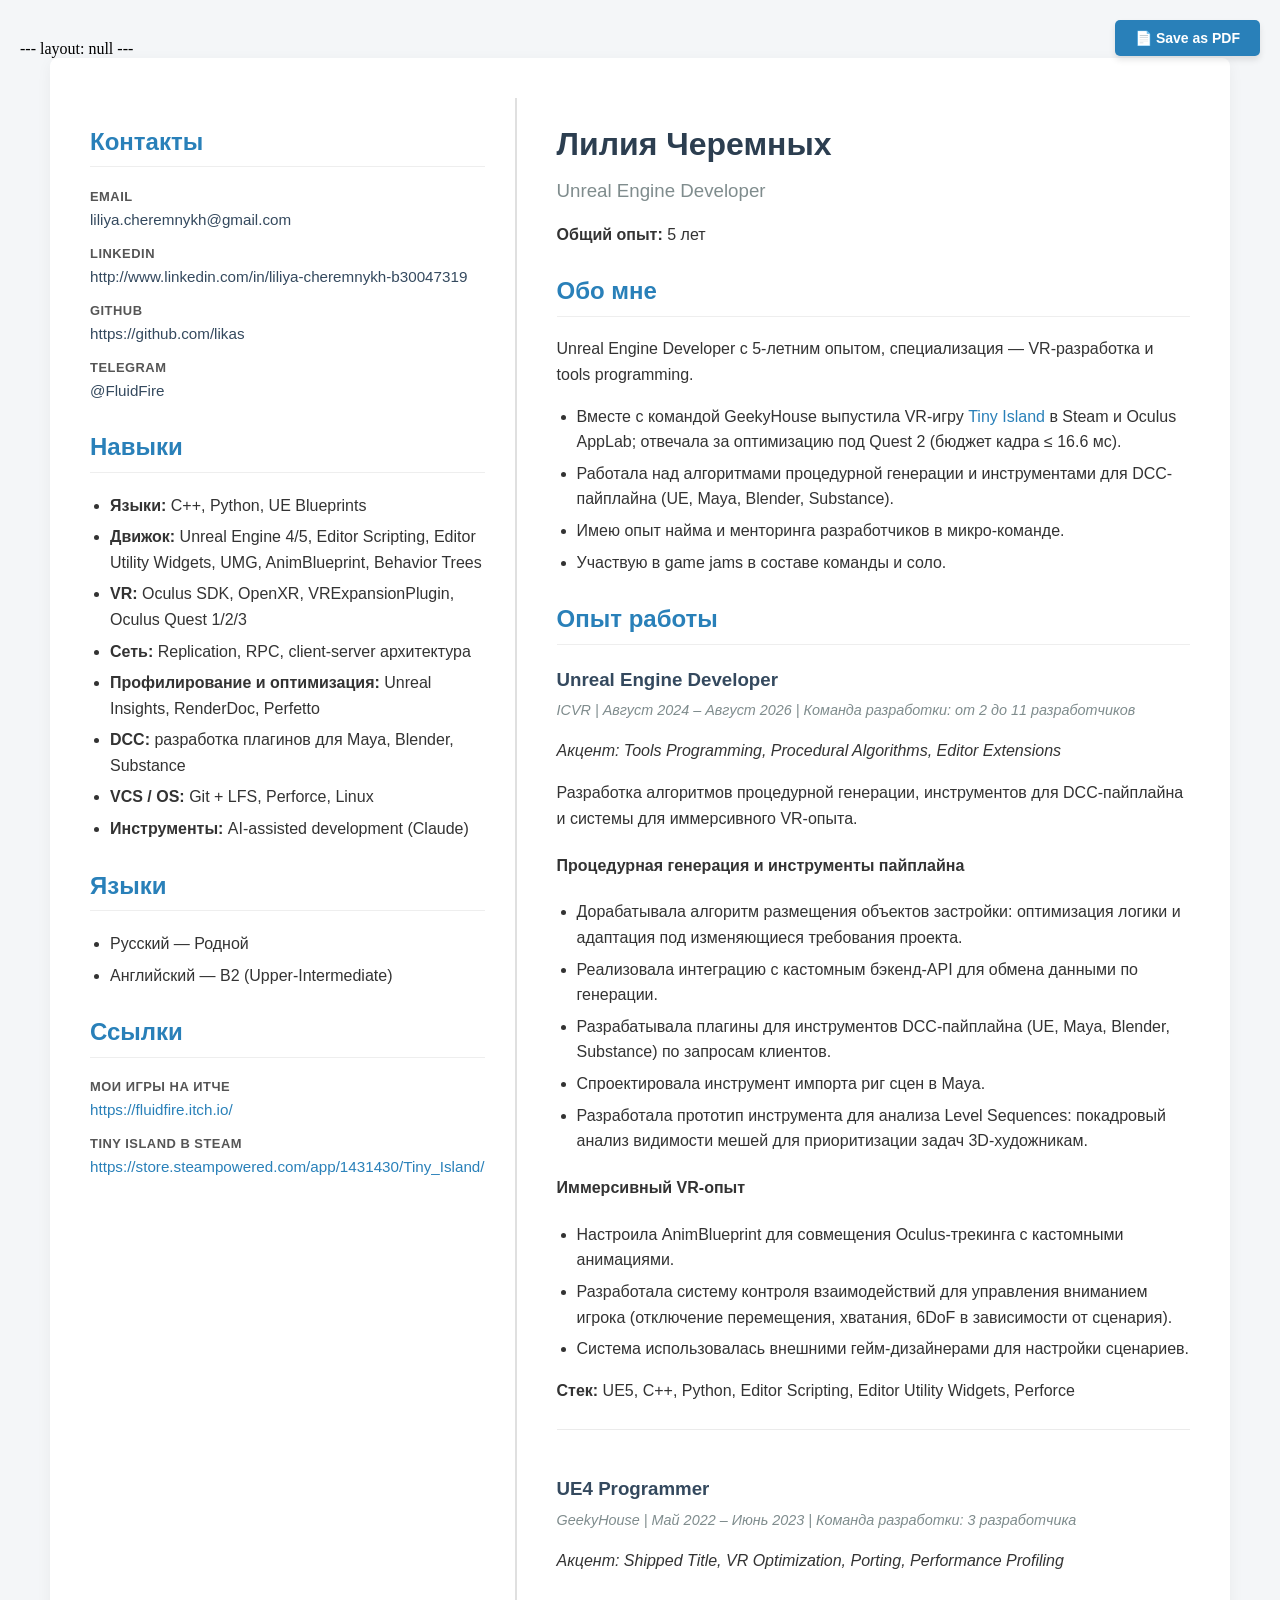
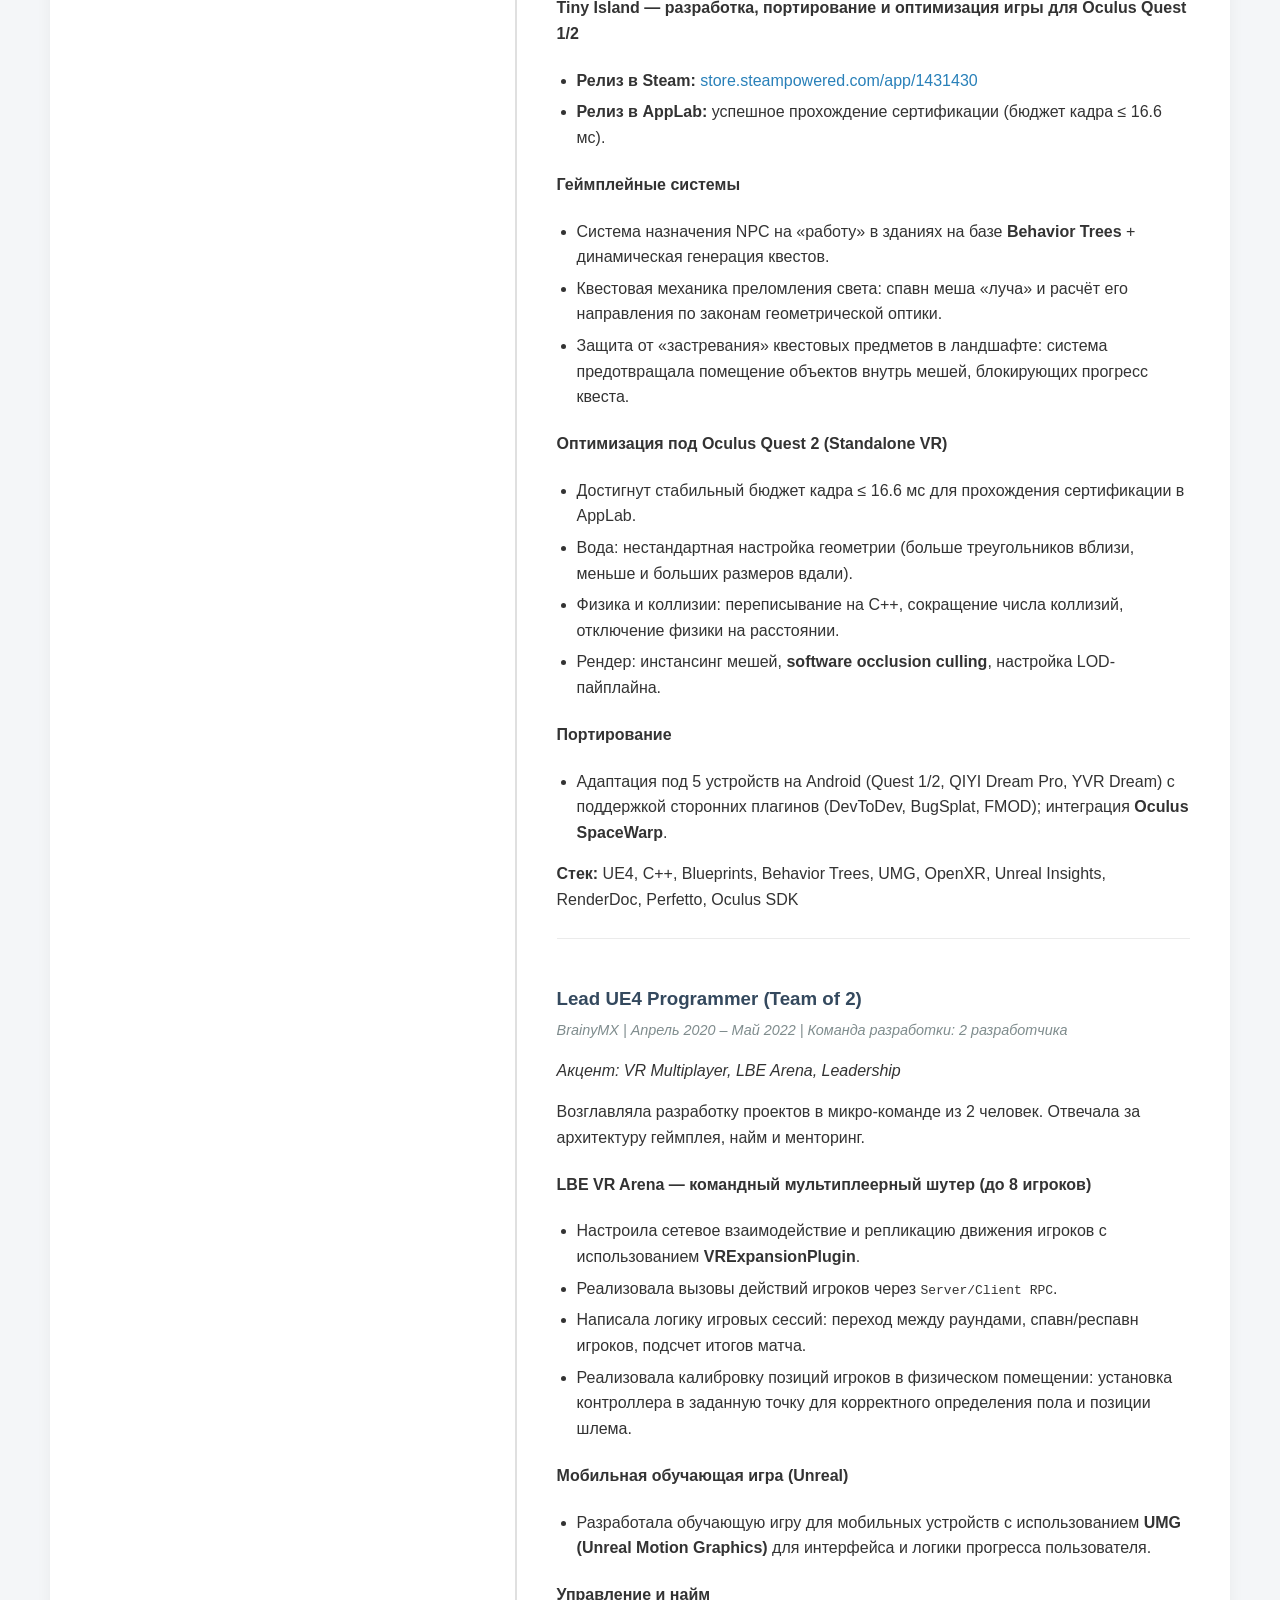
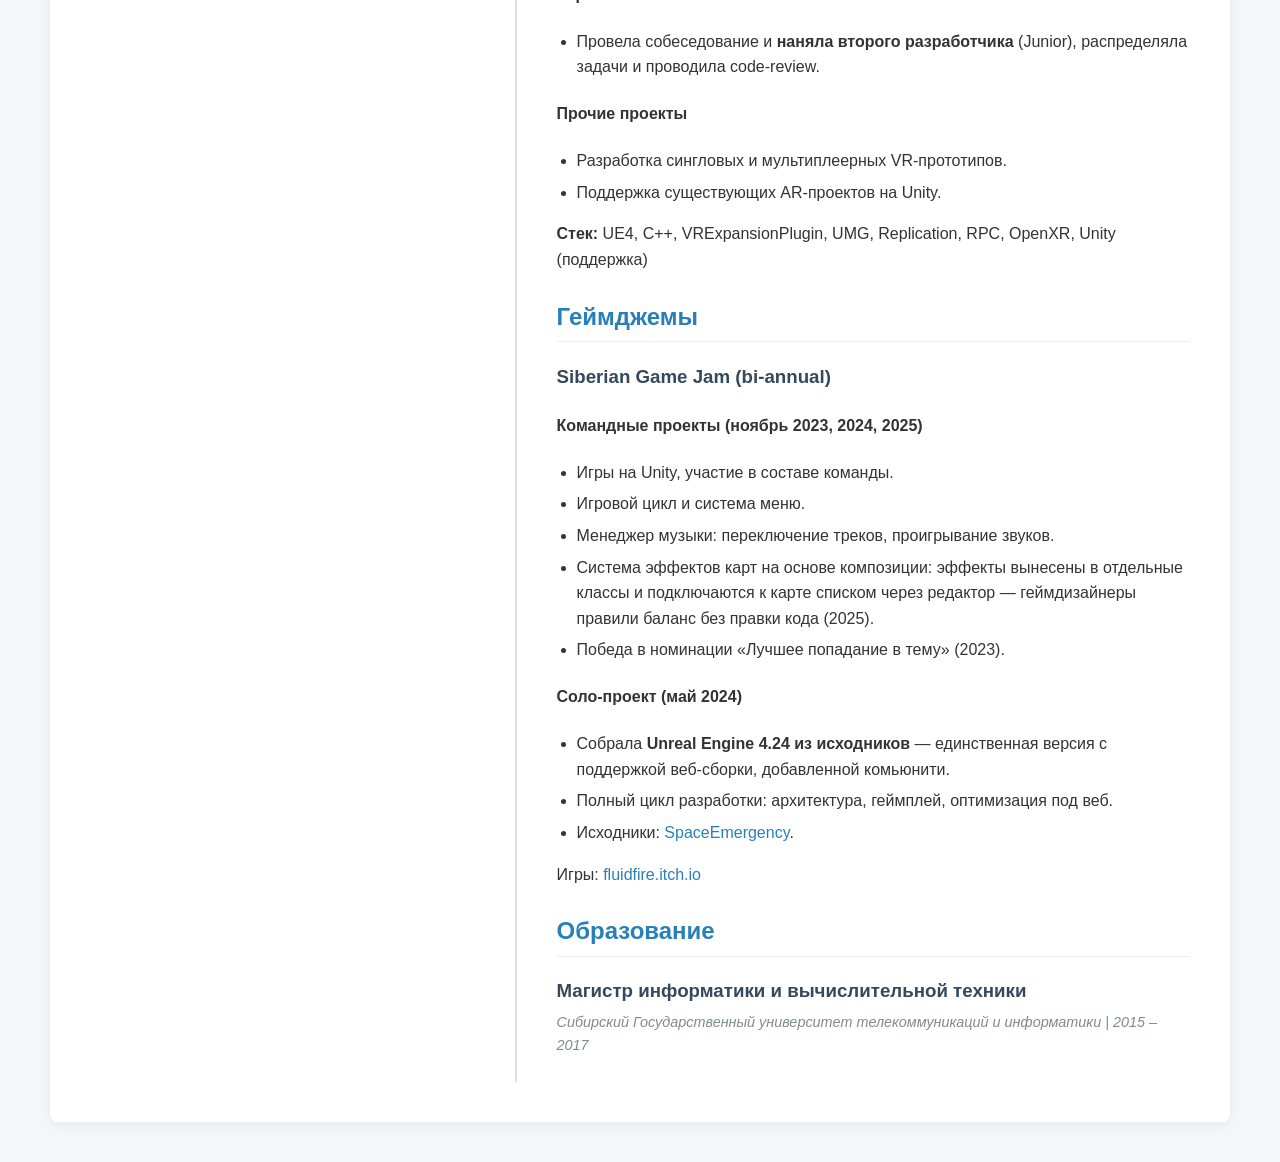
==== commit 85a60914: "Temp removed location, fixed shipped title" ====
--- a/index.html
+++ b/index.html
@@ -22,10 +22,6 @@
         <strong>Email</strong>
         <a href="mailto:liliya.cheremnykh@gmail.com" target="_blank"
           rel="noopener noreferrer">liliya.cheremnykh@gmail.com</a>
-      </div>
-      <div class="contact-item">
-        <strong>Локация</strong>
-        Город, Страна
       </div>
       <div class="contact-item">
         <strong>LinkedIn</strong>
@@ -77,7 +73,7 @@
       <h2>Обо мне</h2>
       <p>Unreal Engine Developer с 5-летним опытом, специализация — VR-разработка и tools programming.</p>
       <ul>
-        <li>Выпустила VR-игру <a href="https://store.steampowered.com/app/1431430/Tiny_Island/">Tiny Island</a> в Steam
+        <li>Вместе с командой GeekyHouse выпустила VR-игру <a href="https://store.steampowered.com/app/1431430/Tiny_Island/">Tiny Island</a> в Steam
           и Oculus AppLab; отвечала за оптимизацию под Quest 2 (бюджет кадра ≤ 16.6 мс).</li>
         <li>Работала над алгоритмами процедурной генерации и инструментами для DCC-пайплайна (UE, Maya, Blender, Substance).</li>
         <li>Имею опыт найма и менторинга разработчиков в микро-команде.</li>
--- a/styles.css
+++ b/styles.css
@@ -37,10 +37,10 @@
     padding-right: 30px;
 }
 
-.cv-right .company + .company {
-  margin-top: 1.6rem;
-  padding-top: 1.6rem;
-  border-top: 1px solid rgba(0, 0, 0, 0.08);
+.cv-right .company+.company {
+    margin-top: 1.6rem;
+    padding-top: 1.6rem;
+    border-top: 1px solid rgba(0, 0, 0, 0.08);
 }
 
 .cv-right {
@@ -202,78 +202,96 @@
 
 /* 1. Define the physical paper size and margins */
 @page {
-  size: A4;
-  margin: 12mm;
+    size: A4;
+    margin: 12mm;
 }
 
 /* 2. Base Print Rules (Apply to both orientations) */
 @media print {
-  .print-btn {
-    display: none !important;
-  }
-  body {
-    background: white !important;
-    padding: 0 !important;
-    margin: 0 !important;
-  }
-  .cv-container {
-    box-shadow: none !important;
-    border-radius: 0 !important;
-    margin: 0 !important;
-    padding: 0 !important;
-  }
-  a {
-    color: #333 !important;
-    text-decoration: underline !important;
-    border-bottom: none !important;
-  }
-  .company {
-    break-inside: avoid;
-    page-break-inside: avoid;
-  }
-  * {
-    -webkit-print-color-adjust: exact !important;
-    print-color-adjust: exact !important;
-  }
+    .print-btn {
+        display: none !important;
+    }
+
+    body {
+        background: white !important;
+        padding: 0 !important;
+        margin: 0 !important;
+    }
+
+    .cv-container {
+        box-shadow: none !important;
+        border-radius: 0 !important;
+        margin: 0 !important;
+        padding: 0 !important;
+    }
+
+    a {
+        color: #333 !important;
+        text-decoration: underline !important;
+        border-bottom: none !important;
+    }
+
+    .company {
+        page-break-inside: auto;
+    }
+
+    .company h3 {
+        page-break-after: avoid;
+        break-after: avoid-page;
+    }
+
+    .company li {
+        page-break-inside: avoid;
+        break-inside: avoid;
+    }
+
+    * {
+        -webkit-print-color-adjust: exact !important;
+        print-color-adjust: exact !important;
+    }
 }
 
 /* 3. PORTRAIT: Stack them, Main content first */
 @media print and (orientation: portrait) {
-  .cv-container {
-    flex-direction: column !important;
-  }
-  .cv-right {
-    order: 1 !important;
-    width: 100% !important;
-    padding-left: 0 !important;
-  }
-  .cv-left {
-    order: 2 !important;
-    width: 100% !important;
-    border-right: none !important;
-    border-top: 2px solid #e0e0e0 !important;
-    padding-right: 0 !important;
-    padding-top: 15px !important;
-    margin-top: 15px !important;
-  }
+    .cv-container {
+        flex-direction: column !important;
+    }
+
+    .cv-right {
+        order: 1 !important;
+        width: 100% !important;
+        padding-left: 0 !important;
+    }
+
+    .cv-left {
+        order: 2 !important;
+        width: 100% !important;
+        border-right: none !important;
+        border-top: 2px solid #e0e0e0 !important;
+        padding-right: 0 !important;
+        padding-top: 15px !important;
+        margin-top: 15px !important;
+    }
 }
 
 /* 4. LANDSCAPE (Album): Side-by-side, 30/70 split */
 @media print and (orientation: landscape) {
-  .cv-container {
-    display: flex !important;
-    flex-wrap: nowrap !important;
-    width: 100% !important;
-  }
-  .cv-left {
-    flex: 0 0 30% !important;
-    width: 30% !important;
-    border-right: 2px solid #e0e0e0 !important;
-    padding-right: 15px !important;
-  }
-  .cv-right {
-    flex: 1 !important;
-    width: 70% !important;
-    padding-left: 15px !important;
-  }
+    .cv-container {
+        display: flex !important;
+        flex-wrap: nowrap !important;
+        width: 100% !important;
+    }
+
+    .cv-left {
+        flex: 0 0 30% !important;
+        width: 30% !important;
+        border-right: 2px solid #e0e0e0 !important;
+        padding-right: 15px !important;
+    }
+
+    .cv-right {
+        flex: 1 !important;
+        width: 70% !important;
+        padding-left: 15px !important;
+    }
 }
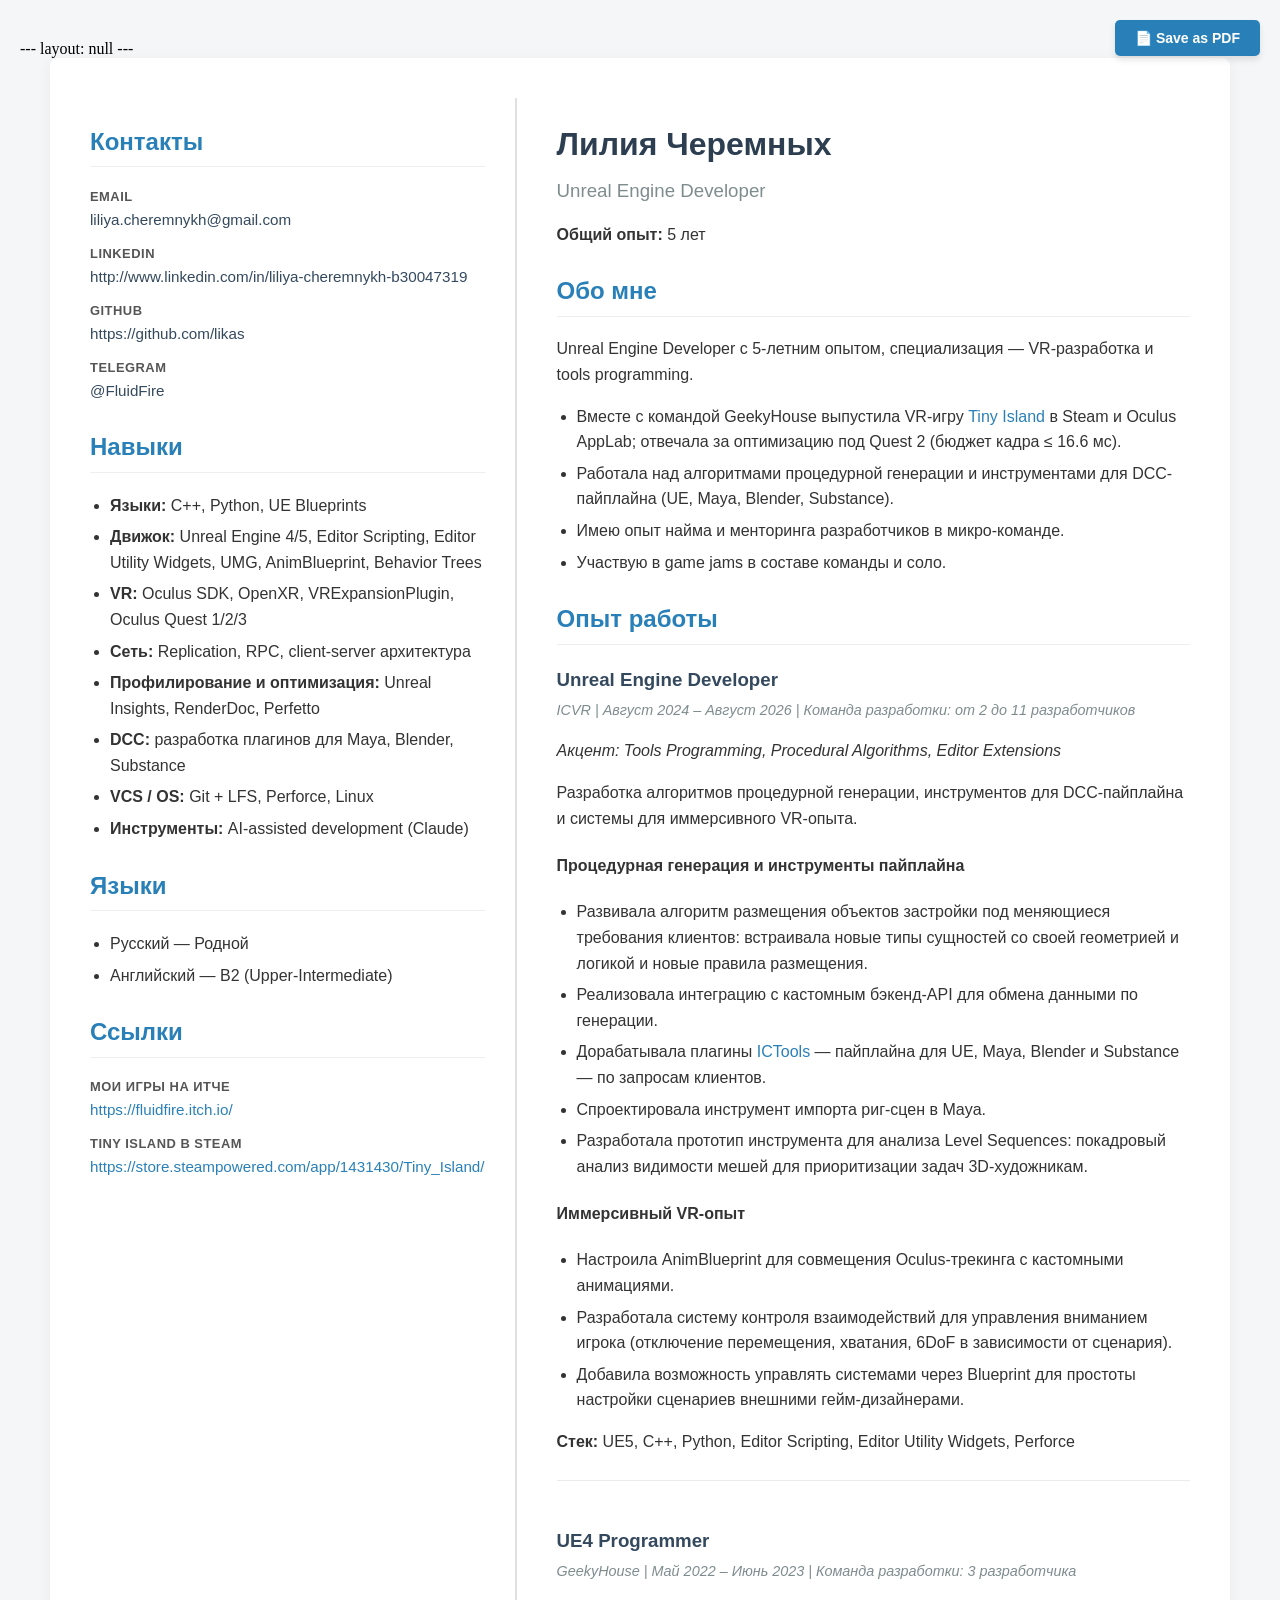
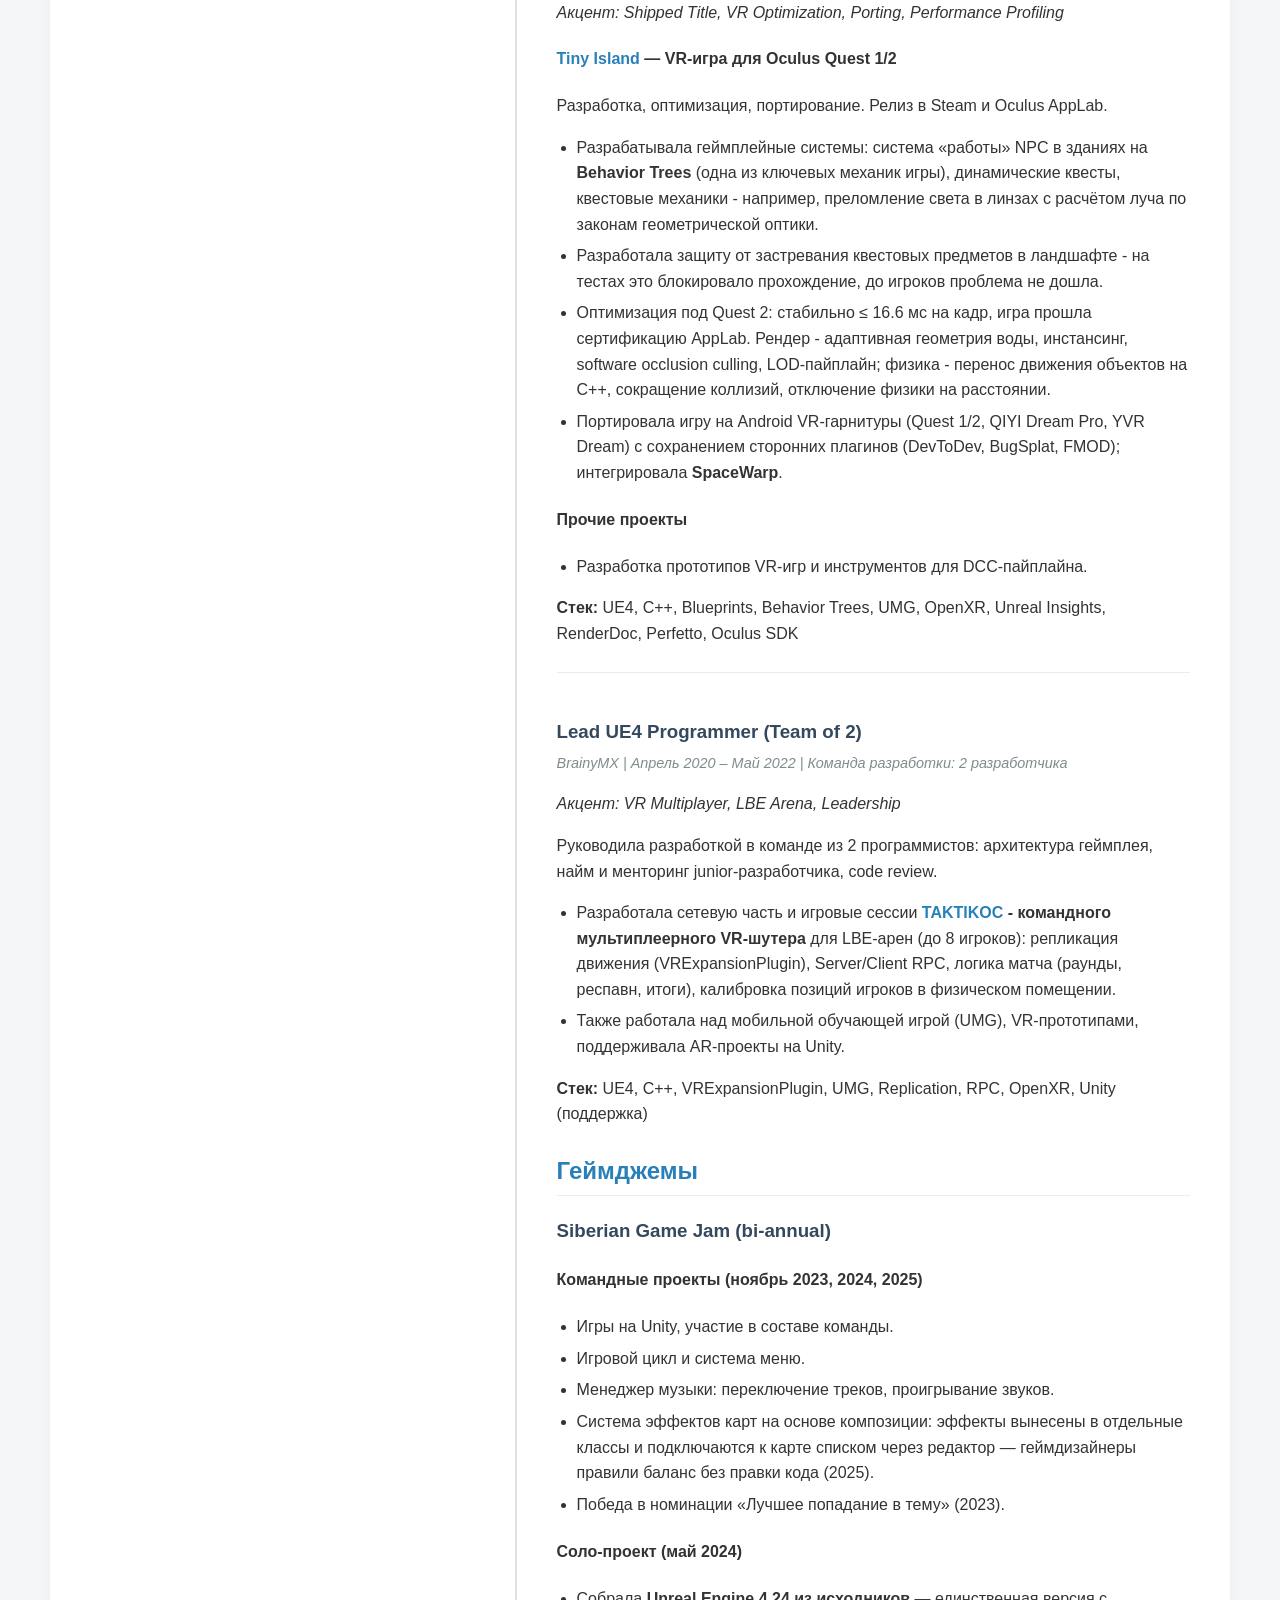
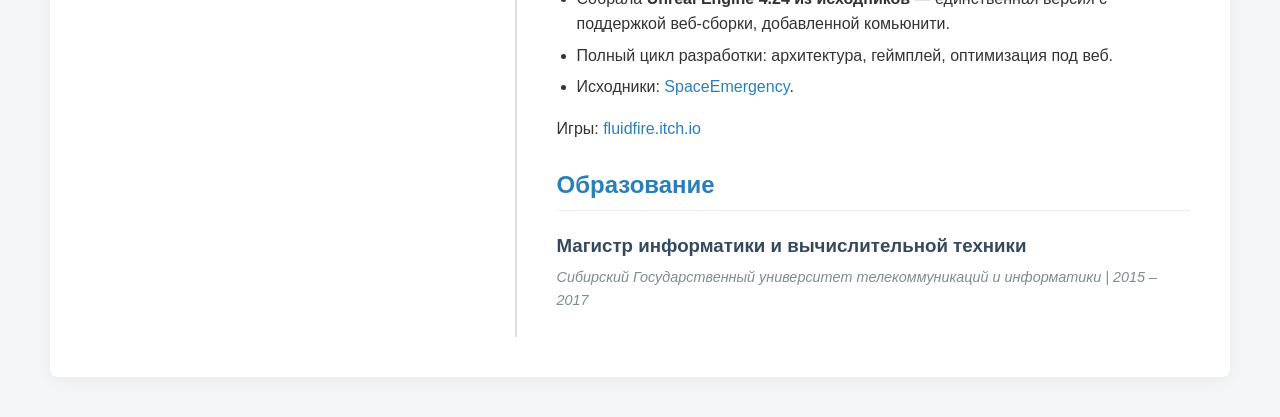
==== commit 523cb0a6: "Updated and shortened the CV body" ====
--- a/index.html
+++ b/index.html
@@ -73,9 +73,11 @@
       <h2>Обо мне</h2>
       <p>Unreal Engine Developer с 5-летним опытом, специализация — VR-разработка и tools programming.</p>
       <ul>
-        <li>Вместе с командой GeekyHouse выпустила VR-игру <a href="https://store.steampowered.com/app/1431430/Tiny_Island/">Tiny Island</a> в Steam
+        <li>Вместе с командой GeekyHouse выпустила VR-игру <a
+            href="https://store.steampowered.com/app/1431430/Tiny_Island/">Tiny Island</a> в Steam
           и Oculus AppLab; отвечала за оптимизацию под Quest 2 (бюджет кадра ≤ 16.6 мс).</li>
-        <li>Работала над алгоритмами процедурной генерации и инструментами для DCC-пайплайна (UE, Maya, Blender, Substance).</li>
+        <li>Работала над алгоритмами процедурной генерации и инструментами для DCC-пайплайна (UE, Maya, Blender,
+          Substance).</li>
         <li>Имею опыт найма и менторинга разработчиков в микро-команде.</li>
         <li>Участвую в game jams в составе команды и соло.</li>
       </ul>
@@ -90,12 +92,12 @@
 
         <h4>Процедурная генерация и инструменты пайплайна</h4>
         <ul>
-          <li>Дорабатывала алгоритм размещения объектов застройки: оптимизация логики и адаптация под изменяющиеся
-            требования проекта.</li>
+          <li>Развивала алгоритм размещения объектов застройки под меняющиеся требования клиентов: встраивала новые типы
+            сущностей со своей геометрией и логикой и новые правила размещения.</li>
           <li>Реализовала интеграцию с кастомным бэкенд-API для обмена данными по генерации.</li>
-          <li>Разрабатывала плагины для инструментов DCC-пайплайна (UE, Maya, Blender, Substance) по запросам клиентов.
-          </li>
-          <li>Спроектировала инструмент импорта риг сцен в Maya.</li>
+          <li>Дорабатывала плагины <a href="https://ictools.io/">ICTools</a> — пайплайна для UE, Maya, Blender и Substance — по
+            запросам клиентов.</li>
+          <li>Спроектировала инструмент импорта риг-сцен в Maya.</li>
           <li>Разработала прототип инструмента для анализа Level Sequences: покадровый анализ видимости мешей для
             приоритизации задач 3D-художникам.</li>
         </ul>
@@ -105,7 +107,8 @@
           <li>Настроила AnimBlueprint для совмещения Oculus-трекинга с кастомными анимациями.</li>
           <li>Разработала систему контроля взаимодействий для управления вниманием игрока (отключение перемещения,
             хватания, 6DoF в зависимости от сценария).</li>
-          <li>Система использовалась внешними гейм-дизайнерами для настройки сценариев.</li>
+          <li>Добавила возможность управлять системами через Blueprint для простоты настройки сценариев внешними
+            гейм-дизайнерами.</li>
         </ul>
 
         <p><strong>Стек:</strong> UE5, C++, Python, Editor Scripting, Editor Utility Widgets, Perforce</p>
@@ -115,36 +118,26 @@
         <div class="period">GeekyHouse | Май 2022 – Июнь 2023 | Команда разработки: 3 разработчика</div>
         <p><em>Акцент: Shipped Title, VR Optimization, Porting, Performance Profiling</em></p>
 
-        <h4>Tiny Island — разработка, портирование и оптимизация игры для Oculus Quest 1/2</h4>
-        <ul>
-          <li><strong>Релиз в Steam:</strong> <a href="https://store.steampowered.com/app/1431430/Tiny_Island/"
-              target="_blank">store.steampowered.com/app/1431430</a></li>
-          <li><strong>Релиз в AppLab:</strong> успешное прохождение сертификации (бюджет кадра ≤ 16.6 мс).</li>
-        </ul>
-
-        <h4>Геймплейные системы</h4>
-        <ul>
-          <li>Система назначения NPC на «работу» в зданиях на базе <strong>Behavior Trees</strong> + динамическая
-            генерация квестов.</li>
-          <li>Квестовая механика преломления света: спавн меша «луча» и расчёт его направления по законам геометрической
-            оптики.</li>
-          <li>Защита от «застревания» квестовых предметов в ландшафте: система предотвращала помещение объектов внутрь
-            мешей, блокирующих прогресс квеста.</li>
-        </ul>
-
-        <h4>Оптимизация под Oculus Quest 2 (Standalone VR)</h4>
-        <ul>
-          <li>Достигнут стабильный бюджет кадра ≤ 16.6 мс для прохождения сертификации в AppLab.</li>
-          <li>Вода: нестандартная настройка геометрии (больше треугольников вблизи, меньше и больших размеров вдали).
-          </li>
-          <li>Физика и коллизии: переписывание на C++, сокращение числа коллизий, отключение физики на расстоянии.</li>
-          <li>Рендер: инстансинг мешей, <strong>software occlusion culling</strong>, настройка LOD-пайплайна.</li>
-        </ul>
-
-        <h4>Портирование</h4>
-        <ul>
-          <li>Адаптация под 5 устройств на Android (Quest 1/2, QIYI Dream Pro, YVR Dream) с поддержкой сторонних
-            плагинов (DevToDev, BugSplat, FMOD); интеграция <strong>Oculus SpaceWarp</strong>.</li>
+        <h4><a href="https://store.steampowered.com/app/1431430/Tiny_Island/">Tiny Island</a> — VR-игра для Oculus Quest
+          1/2</h4>
+        <p>Разработка, оптимизация, портирование. Релиз в Steam и Oculus AppLab.</p>
+        <ul>
+          <li>Разрабатывала геймплейные системы: система «работы» NPC в зданиях на <strong>Behavior Trees</strong> (одна
+            из ключевых
+            механик игры), динамические квесты, квестовые механики - например, преломление света в линзах с расчётом
+            луча по законам геометрической оптики.</li>
+          <li>Разработала защиту от застревания квестовых предметов в ландшафте - на тестах это блокировало прохождение,
+            до игроков проблема не дошла.</li>
+          <li>Оптимизация под Quest 2: стабильно ≤ 16.6 мс на кадр, игра прошла сертификацию AppLab. Рендер - адаптивная
+            геометрия воды, инстансинг, software occlusion culling, LOD-пайплайн; физика - перенос движения объектов на
+            C++, сокращение коллизий, отключение физики на расстоянии.</li>
+          <li>Портировала игру на Android VR-гарнитуры (Quest 1/2, QIYI Dream Pro, YVR Dream) с сохранением сторонних
+            плагинов (DevToDev, BugSplat, FMOD); интегрировала <strong>SpaceWarp</strong>.</li>
+        </ul>
+
+        <h4>Прочие проекты</h4>
+        <ul>
+          <li>Разработка прототипов VR-игр и инструментов для DCC-пайплайна.</li>
         </ul>
 
         <p><strong>Стек:</strong> UE4, C++, Blueprints, Behavior Trees, UMG, OpenXR, Unreal Insights, RenderDoc,
@@ -155,38 +148,17 @@
         <div class="period">BrainyMX | Апрель 2020 – Май 2022 | Команда разработки: 2 разработчика</div>
         <p><em>Акцент: VR Multiplayer, LBE Arena, Leadership</em></p>
 
-        <p>Возглавляла разработку проектов в микро-команде из 2 человек. Отвечала за архитектуру геймплея, найм и
-          менторинг.</p>
-
-        <h4>LBE VR Arena — командный мультиплеерный шутер (до 8 игроков)</h4>
-        <ul>
-          <li>Настроила сетевое взаимодействие и репликацию движения игроков с использованием
-            <strong>VRExpansionPlugin</strong>.
-          </li>
-          <li>Реализовала вызовы действий игроков через <code>Server/Client RPC</code>.</li>
-          <li>Написала логику игровых сессий: переход между раундами, спавн/респавн игроков, подсчет итогов матча.</li>
-          <li>Реализовала калибровку позиций игроков в физическом помещении: установка контроллера в заданную точку для
-            корректного определения пола и позиции шлема.</li>
-        </ul>
-
-        <h4>Мобильная обучающая игра (Unreal)</h4>
-        <ul>
-          <li>Разработала обучающую игру для мобильных устройств с использованием <strong>UMG (Unreal Motion
-              Graphics)</strong> для интерфейса и логики прогресса пользователя.</li>
-        </ul>
-
-        <h4>Управление и найм</h4>
-        <ul>
-          <li>Провела собеседование и <strong>наняла второго разработчика</strong> (Junior), распределяла задачи и
-            проводила code-review.</li>
-        </ul>
-
-        <h4>Прочие проекты</h4>
-        <ul>
-          <li>Разработка сингловых и мультиплеерных VR-прототипов.</li>
-          <li>Поддержка существующих AR-проектов на Unity.</li>
-        </ul>
-
+        <p>Руководила разработкой в команде из 2 программистов: архитектура геймплея, найм и менторинг
+          junior-разработчика, code review.</p>
+        <ul>
+          <li>Разработала сетевую часть и игровые сессии <strong><a href="https://vrrss.com/games/taktikoc">TAKTIKOC</a>
+              - командного мультиплеерного VR-шутера</strong> для LBE-арен (до 8 игроков): репликация движения
+            (VRExpansionPlugin), Server/Client RPC, логика матча (раунды, респавн, итоги), калибровка позиций игроков в
+            физическом помещении.</li>
+
+          <li>Также работала над мобильной обучающей игрой (UMG), VR-прототипами, поддерживала AR-проекты на Unity.</li>
+        </ul>
+        </ul>
         <p><strong>Стек:</strong> UE4, C++, VRExpansionPlugin, UMG, Replication, RPC, OpenXR, Unity (поддержка)</p>
       </div>
       <section>
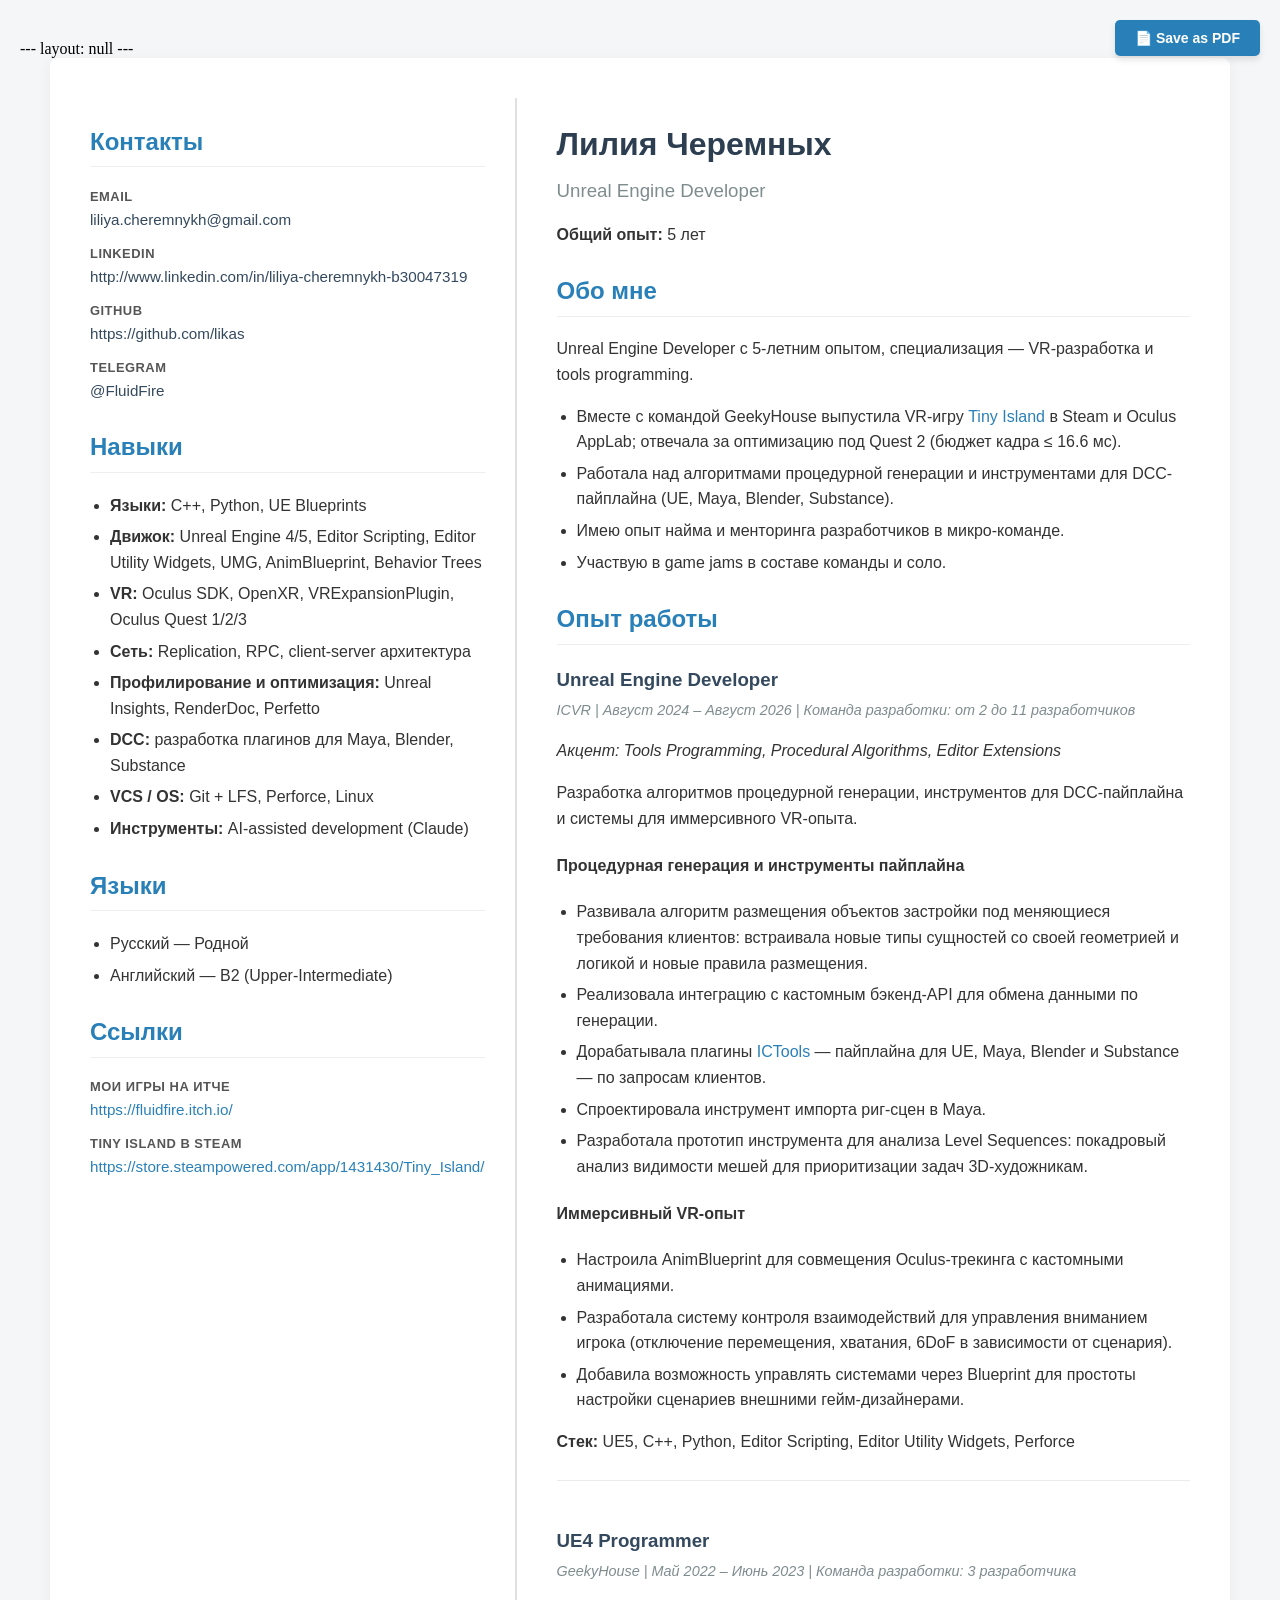
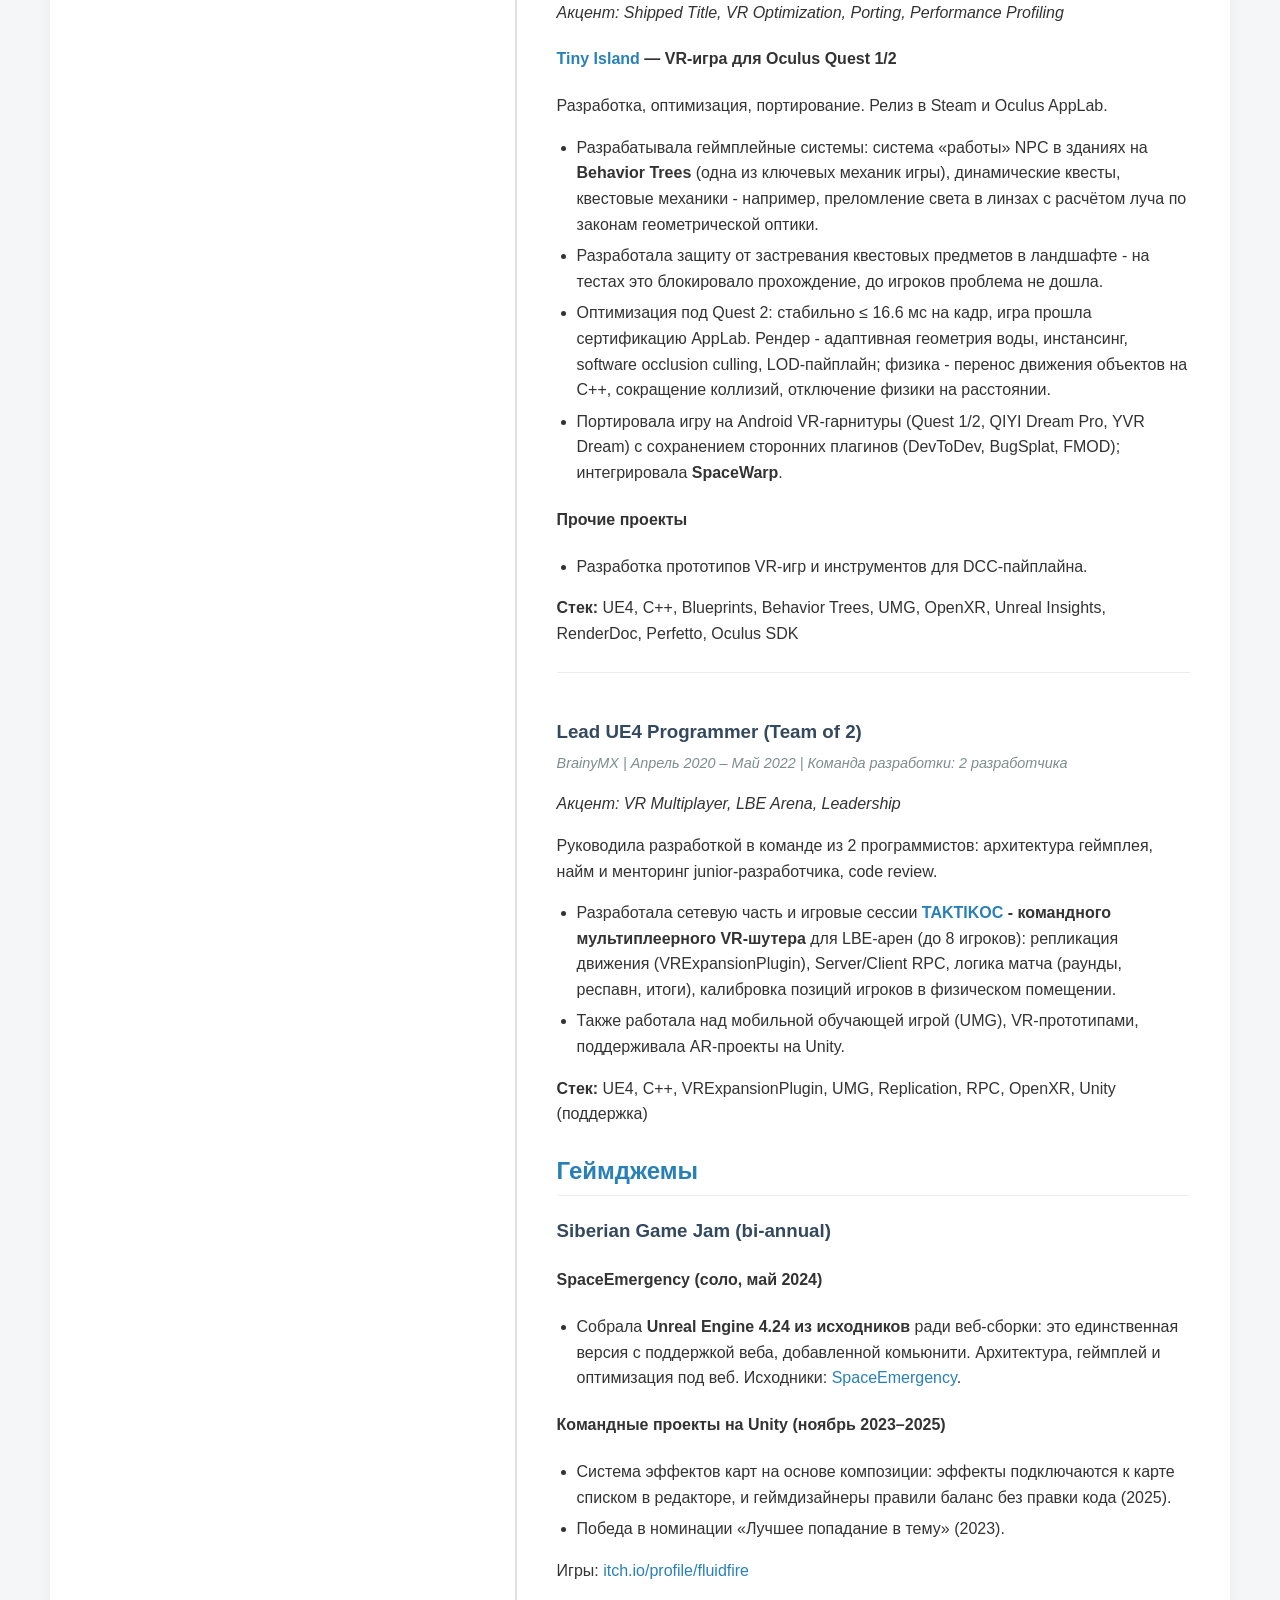
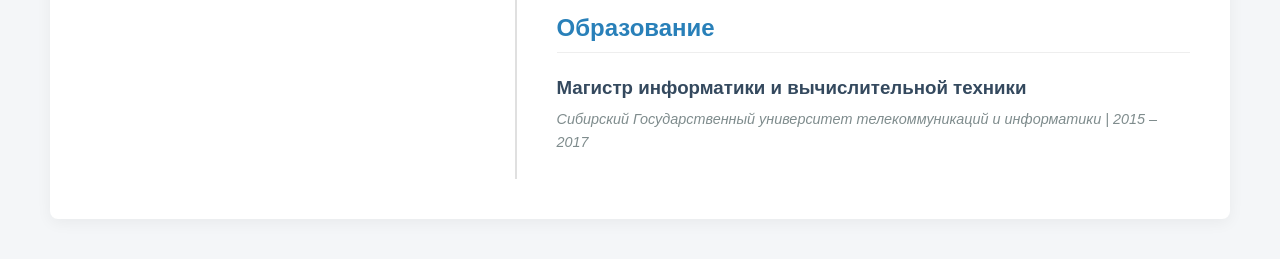
==== commit 3234a39b: "Gamejams section shortened" ====
--- a/index.html
+++ b/index.html
@@ -95,7 +95,8 @@
           <li>Развивала алгоритм размещения объектов застройки под меняющиеся требования клиентов: встраивала новые типы
             сущностей со своей геометрией и логикой и новые правила размещения.</li>
           <li>Реализовала интеграцию с кастомным бэкенд-API для обмена данными по генерации.</li>
-          <li>Дорабатывала плагины <a href="https://ictools.io/">ICTools</a> — пайплайна для UE, Maya, Blender и Substance — по
+          <li>Дорабатывала плагины <a href="https://ictools.io/">ICTools</a> — пайплайна для UE, Maya, Blender и
+            Substance — по
             запросам клиентов.</li>
           <li>Спроектировала инструмент импорта риг-сцен в Maya.</li>
           <li>Разработала прототип инструмента для анализа Level Sequences: покадровый анализ видимости мешей для
@@ -166,25 +167,22 @@
         <div class="company">
           <h3>Siberian Game Jam <span class="meta">(bi-annual)</span></h3>
 
-          <h4>Командные проекты (ноябрь 2023, 2024, 2025)</h4>
+          <h4>SpaceEmergency (соло, май 2024)</h4>
           <ul>
-            <li>Игры на Unity, участие в составе команды.</li>
-            <li>Игровой цикл и система меню.</li>
-            <li>Менеджер музыки: переключение треков, проигрывание звуков.</li>
-            <li>Система эффектов карт на основе композиции: эффекты вынесены в отдельные классы и подключаются к карте
-              списком через редактор — геймдизайнеры правили баланс без правки кода (2025).</li>
+            <li>Собрала <strong>Unreal Engine 4.24 из исходников</strong> ради веб-сборки: это единственная версия с
+              поддержкой веба, добавленной комьюнити. Архитектура, геймплей и оптимизация под веб. Исходники: <a
+                href="https://github.com/likas/SpaceEmergency">SpaceEmergency</a>.</li>
+          </ul>
+
+          <h4>Командные проекты на Unity (ноябрь 2023–2025)</h4>
+          <ul>
+            <li>Система эффектов карт на основе композиции: эффекты подключаются к карте списком в редакторе, и
+              геймдизайнеры правили баланс без правки кода (2025). 
+            </li>
             <li>Победа в номинации «Лучшее попадание в тему» (2023).</li>
           </ul>
 
-          <h4>Соло-проект (май 2024)</h4>
-          <ul>
-            <li>Собрала <strong>Unreal Engine 4.24 из исходников</strong> — единственная версия с поддержкой веб-сборки,
-              добавленной комьюнити.</li>
-            <li>Полный цикл разработки: архитектура, геймплей, оптимизация под веб.</li>
-            <li>Исходники: <a href="https://github.com/likas/SpaceEmergency">SpaceEmergency</a>.</li>
-          </ul>
-
-          <p>Игры: <a href="https://fluidfire.itch.io/">fluidfire.itch.io</a></p>
+          <p>Игры: <a href="https://itch.io/profile/fluidfire">itch.io/profile/fluidfire</a></p>
         </div>
       </section>
       <h2>Образование</h2>
